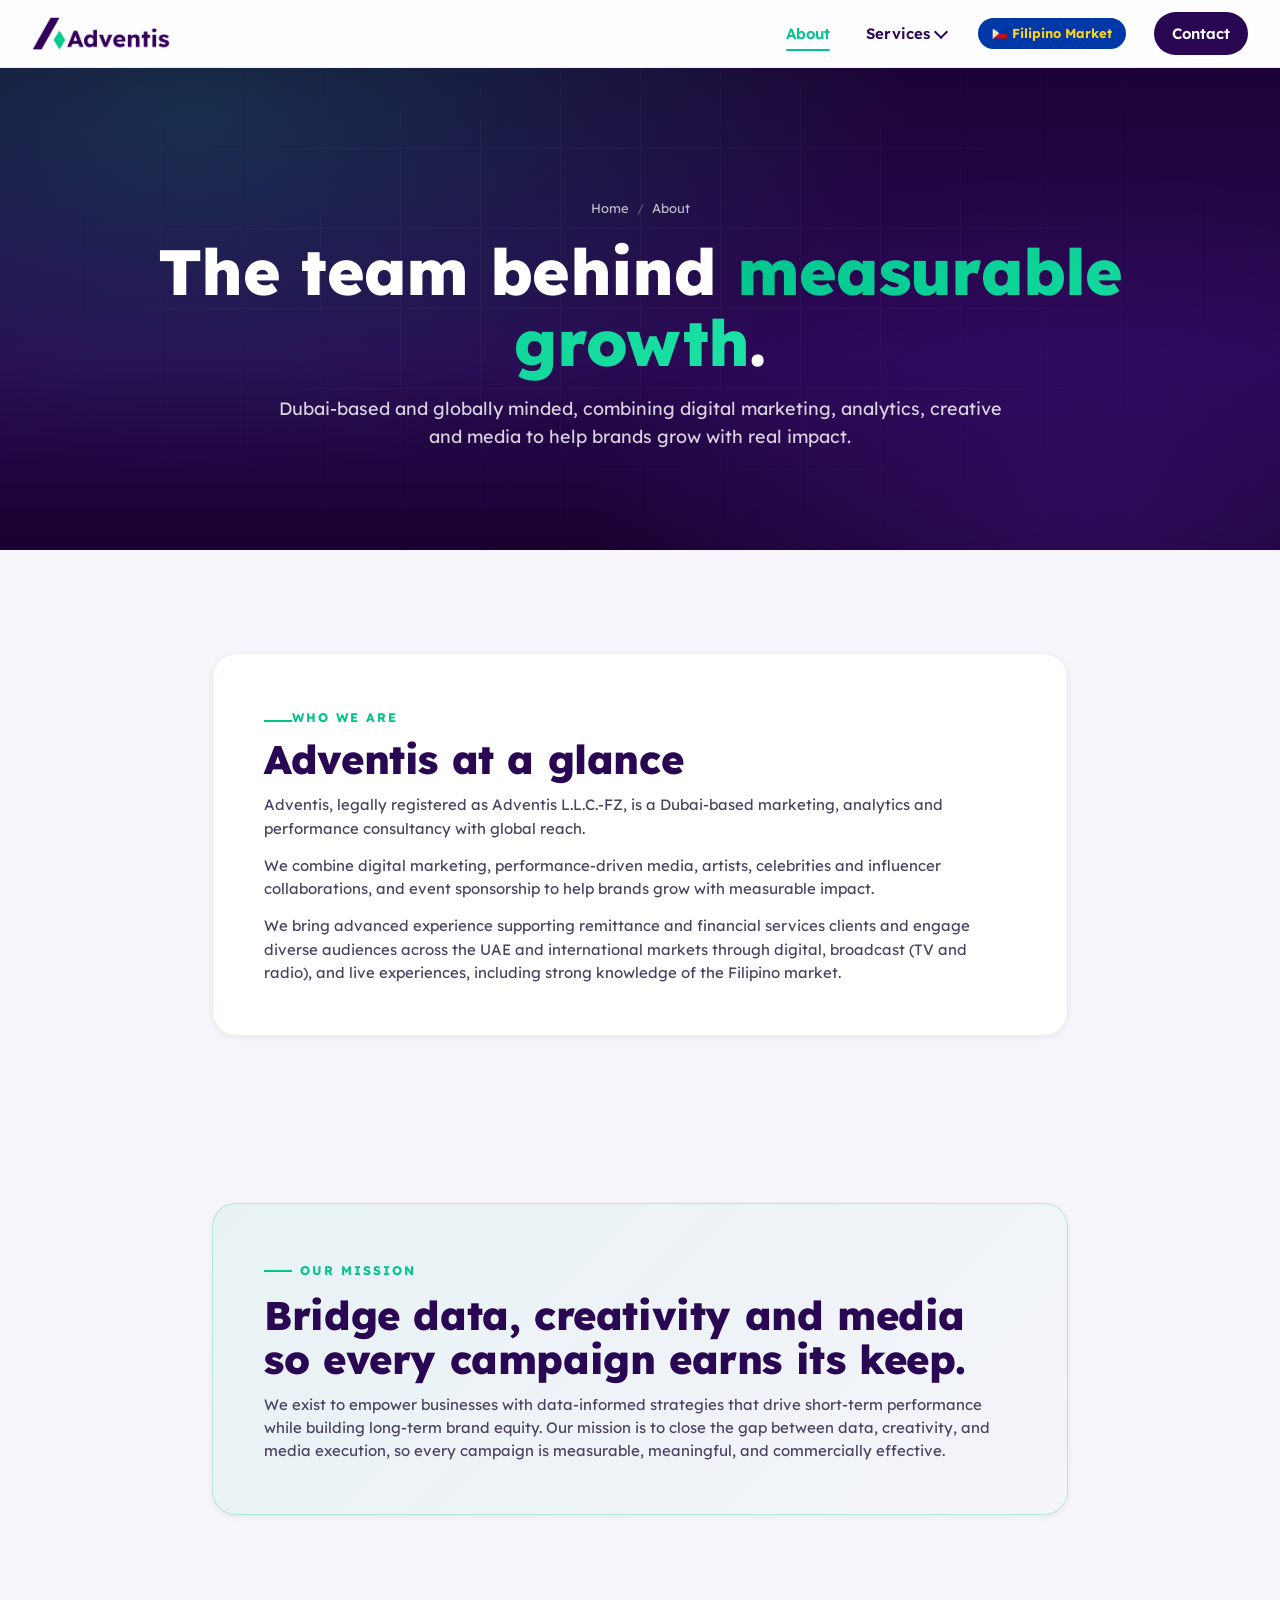
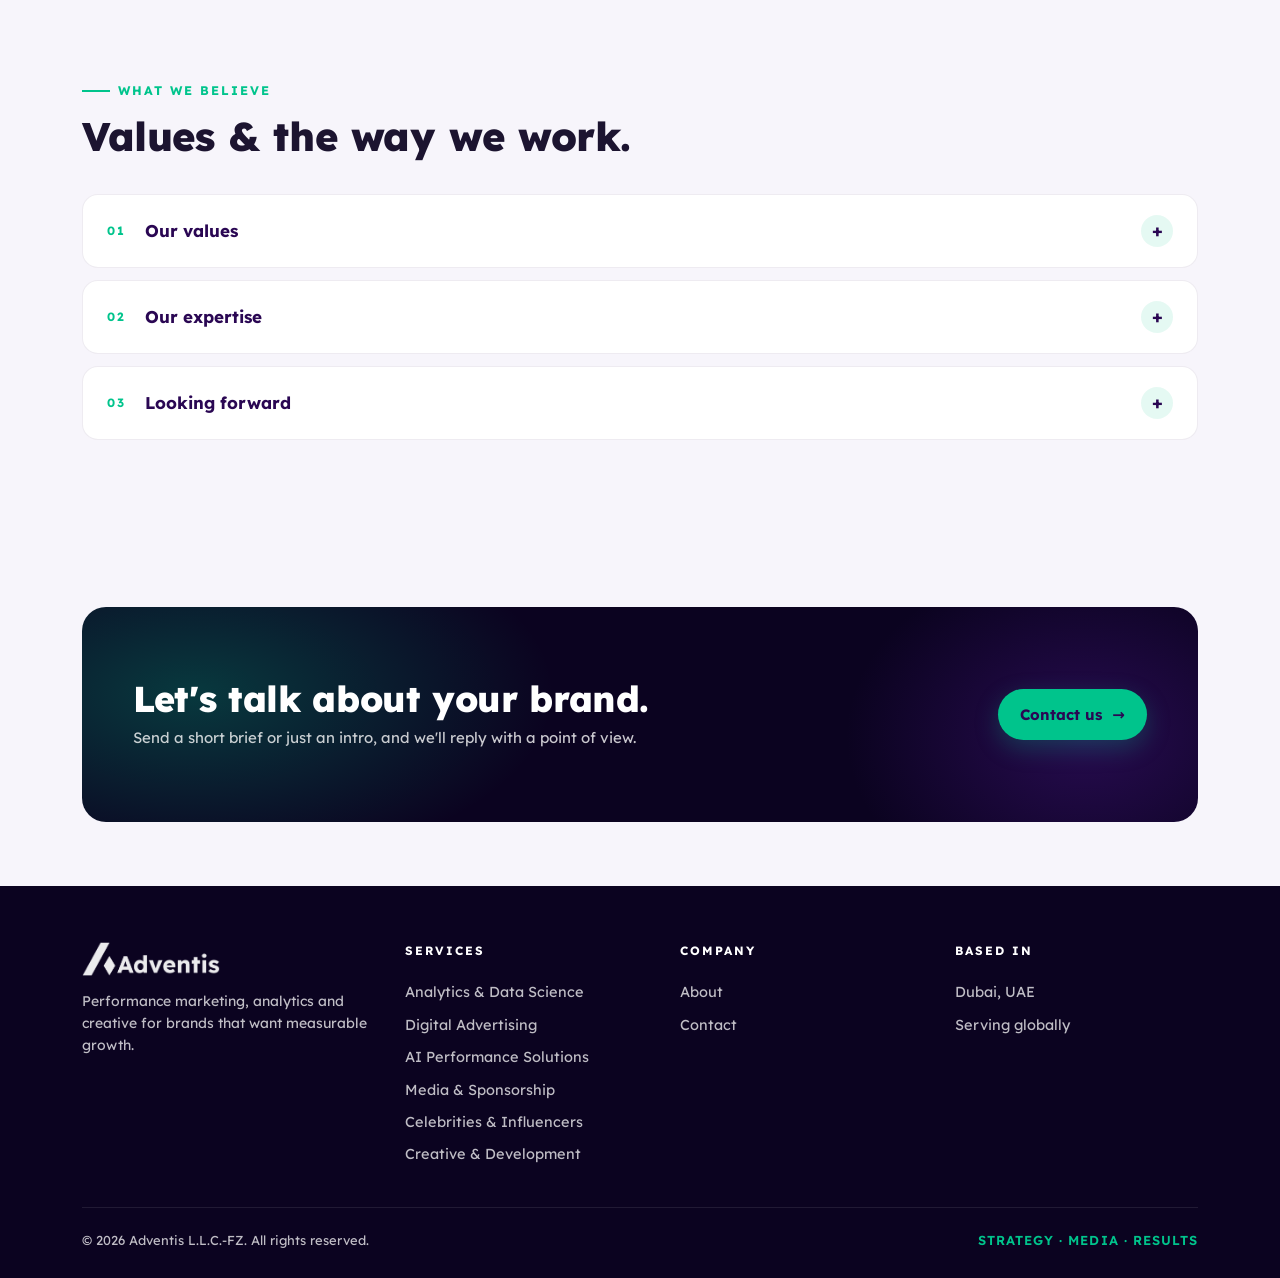
==== about.html @ dda479e0 "Deploy redesigned adventishub.com site" ====
<!DOCTYPE html>
<html lang="en">
<head>
  <meta charset="UTF-8" />
  <meta name="viewport" content="width=device-width, initial-scale=1" />
  <title>About — Adventis</title>
  <meta name="description" content="Adventis is a Dubai-based performance marketing, analytics and creative consultancy with global reach. Meet the team, values and mission behind the work." />
  <link rel="canonical" href="https://adventishub.com/about.html" />

  <meta property="og:type" content="website" />
  <meta property="og:title" content="About — Adventis" />
  <meta property="og:description" content="Dubai-based marketing, analytics and performance consultancy with global reach." />
  <meta property="og:image" content="https://adventishub.com/images/adventis-preview.png" />
  <meta property="og:url" content="https://adventishub.com/about.html" />
  <meta name="theme-color" content="#2A0753" />

  <link rel="icon" type="image/png" href="favicon.png" />
  <link rel="preconnect" href="https://fonts.googleapis.com" />
  <link rel="preconnect" href="https://fonts.gstatic.com" crossorigin />
  <link href="https://fonts.googleapis.com/css2?family=Lexend:wght@300;400;500;600;700;800&display=swap" rel="stylesheet" />
  <link rel="stylesheet" href="styles.css" />

  <script type="application/ld+json">
  {
    "@context": "https://schema.org",
    "@type": "Organization",
    "name": "Adventis",
    "legalName": "Adventis L.L.C.-FZ",
    "alternateName": ["Adventis Hub", "adventishub"],
    "url": "https://adventishub.com",
    "logo": "https://adventishub.com/images/Website_Adventis_Logo.png",
    "description": "Adventis, legally registered as Adventis L.L.C.-FZ, is a Dubai-based marketing, analytics, and performance consultancy with global reach. The company combines digital marketing, performance-driven marketing, artists, celebrities and influencer collaborations, and offline event sponsorship marketing to help brands grow with measurable impact.",
    "founder": [
      { "@type": "Person", "name": "Rui Rodrigues dos Santos" },
      { "@type": "Person", "name": "Joy Santos" }
    ],
    "areaServed": [
      { "@type": "Country", "name": "United Arab Emirates" },
      { "@type": "Place", "name": "Middle East" },
      { "@type": "Country", "name": "Philippines" },
      { "@type": "Country", "name": "United States" },
      { "@type": "Country", "name": "United Kingdom" }
    ],
    "contactPoint": [{
      "@type": "ContactPoint",
      "contactType": "sales",
      "email": "joy@adventishub.com",
      "availableLanguage": ["en"]
    }]
  }
  </script>

  <script async src="https://www.googletagmanager.com/gtag/js?id=G-6XZWPZP2N5"></script>
  <script>
    window.dataLayer = window.dataLayer || [];
    function gtag(){dataLayer.push(arguments);}
    gtag('js', new Date());
    gtag('config', 'G-6XZWPZP2N5');
  </script>
</head>
<body>
  <a class="skip" href="#main">Skip to content</a>

  <header class="site">
    <a href="index.html" class="logo" aria-label="Adventis — home">
      <img src="images/Website_Adventis_Logo.png" alt="Adventis" width="160" height="34" />
    </a>
    <nav aria-label="Main">
      <a href="about.html" aria-current="page">About</a>
      <div class="dropdown">
        <button class="dropbtn" aria-haspopup="true" aria-expanded="false">Services</button>
        <div class="dropdown-content" role="menu">
          <a href="analytics.html"><span class="dot"></span> Analytics &amp; Data Science</a>
          <a href="digital.html"><span class="dot"></span> Digital Advertising</a>
          <a href="ai.html"><span class="dot"></span> AI Performance Solutions</a>
          <a href="media.html"><span class="dot"></span> Media &amp; Sponsorship</a>
          <a href="celebrities.html"><span class="dot"></span> Celebrities &amp; Influencers</a>
          <a href="creative.html"><span class="dot"></span> Creative &amp; Development</a>
        </div>
      </div>
      <a href="filipinos.html" style="display:inline-flex;align-items:center;gap:5px;background:#0038A8;color:#FCD116;padding:5px 14px;border-radius:20px;font-weight:700;font-size:13px;text-decoration:none;white-space:nowrap">🇵🇭 Filipino Market</a>
      <a href="contact.html" class="cta">Contact</a>
    </nav>
    <button id="burger" class="burger" aria-label="Open menu" aria-expanded="false" aria-controls="drawer"><span></span></button>
  </header>

  <aside id="drawer" class="drawer" aria-hidden="true">
    <a href="about.html" aria-current="page">About Us</a>
    <details>
      <summary>Services</summary>
      <a href="analytics.html">Analytics &amp; Data Science</a>
      <a href="digital.html">Digital Advertising</a>
      <a href="ai.html">AI Performance Solutions</a>
      <a href="media.html">Media &amp; Sponsorship</a>
      <a href="celebrities.html">Celebrities &amp; Influencers</a>
      <a href="creative.html">Creative &amp; Development</a>
    </details>
    <a href="filipinos.html">🇵🇭 Filipino Market</a>
    <a href="contact.html">Contact Us</a>
  </aside>

  <main id="main">
    <section class="hero-inner">
      <div class="container">
        <div class="breadcrumbs"><a href="index.html">Home</a> <span aria-hidden="true">/</span> <span>About</span></div>
        <h1>The team behind <span class="grad">measurable growth</span>.</h1>
        <p>Dubai-based and globally minded, combining digital marketing, analytics, creative and media to help brands grow with real impact.</p>
      </div>
    </section>

    <section class="section">
      <div class="container" style="max-width:920px">
        <div class="prose reveal">
          <span class="eyebrow" style="display:inline-block;margin-bottom:10px">Who we are</span>
          <h2 style="margin-top:0">Adventis at a glance</h2>
          <p>Adventis, legally registered as Adventis L.L.C.-FZ, is a Dubai-based marketing, analytics and performance consultancy with global reach.</p>
          <p>We combine digital marketing, performance-driven media, artists, celebrities and influencer collaborations, and event sponsorship to help brands grow with measurable impact.</p>
          <p>We bring advanced experience supporting remittance and financial services clients and engage diverse audiences across the UAE and international markets through digital, broadcast (TV and radio), and live experiences, including strong knowledge of the Filipino market.</p>
        </div>
      </div>
    </section>

    <section class="section tight">
      <div class="container" style="max-width:920px">
        <div class="prose reveal" style="background:linear-gradient(135deg, rgba(0,196,140,0.06), rgba(0,196,140,0.01));border-color:rgba(0,196,140,0.25)">
          <span class="eyebrow">Our mission</span>
          <h2 style="margin-top:12px">Bridge data, creativity and media so every campaign earns its keep.</h2>
          <p>We exist to empower businesses with data-informed strategies that drive short-term performance while building long-term brand equity. Our mission is to close the gap between data, creativity, and media execution, so every campaign is measurable, meaningful, and commercially effective.</p>
        </div>
      </div>
    </section>

    <section class="section">
      <div class="container">
        <div class="section-head reveal">
          <span class="eyebrow">What we believe</span>
          <h2>Values &amp; the way we work.</h2>
        </div>
        <div class="accordion reveal">
          <div class="acc-item">
            <button class="acc-head" type="button">
              <span class="num">01</span>
              <span class="title">Our values</span>
              <span class="symbol" aria-hidden="true">+</span>
            </button>
            <div class="acc-panel">
              <div class="acc-inner">
                <ul>
                  <li><strong>Transparency.</strong> Clear expectations, open reporting and honest recommendations.</li>
                  <li><strong>Innovation.</strong> Testing new tools, formats and data models to stay ahead.</li>
                  <li><strong>Partnership.</strong> Working as an extension of client teams, not as a separate layer.</li>
                  <li><strong>Agility.</strong> Fast decision-making and flexible solutions when conditions change.</li>
                </ul>
              </div>
            </div>
          </div>

          <div class="acc-item">
            <button class="acc-head" type="button">
              <span class="num">02</span>
              <span class="title">Our expertise</span>
              <span class="symbol" aria-hidden="true">+</span>
            </button>
            <div class="acc-panel">
              <div class="acc-inner">
                <ul>
                  <li><strong>Artists, celebrities and influencers.</strong> Collaborations and partnerships that amplify brand credibility and reach.</li>
                  <li><strong>Events and sponsorship.</strong> Sponsorship planning, negotiations and activation management for high-impact experiences.</li>
                  <li><strong>Analytics and data science.</strong> Measurement frameworks, dashboards and insights that drive better decisions.</li>
                  <li><strong>Digital advertising.</strong> Search, social, programmatic and video campaigns with ongoing optimisation.</li>
                  <li><strong>Broadcast media (TV and radio).</strong> Planning and execution to complement digital and maximise reach.</li>
                  <li><strong>Creative and development.</strong> Stories, visuals and landing experiences built to convert.</li>
                  <li><strong>Market expertise.</strong> Engaging multicultural audiences, including the Filipino market.</li>
                </ul>
              </div>
            </div>
          </div>

          <div class="acc-item">
            <button class="acc-head" type="button">
              <span class="num">03</span>
              <span class="title">Looking forward</span>
              <span class="symbol" aria-hidden="true">+</span>
            </button>
            <div class="acc-panel">
              <div class="acc-inner">
                <p>We believe the future belongs to brands that make decisions based on evidence and execute with creativity. Adventis evolves with technology and consumer behaviour so our partners can move with confidence across digital, broadcast media and events.</p>
                <p>Whether you are an established enterprise or a fast-growing brand, Adventis is a partner for measurable, sustainable growth in the UAE, the wider Middle East, the Philippines, the United States, the United Kingdom and international markets.</p>
              </div>
            </div>
          </div>
        </div>
      </div>
    </section>

    <section class="section tight">
      <div class="container">
        <div class="cta-band reveal">
          <div>
            <h2>Let's talk about your brand.</h2>
            <p>Send a short brief or just an intro, and we'll reply with a point of view.</p>
          </div>
          <a href="contact.html" class="btn">Contact us <span class="arrow">→</span></a>
        </div>
      </div>
    </section>
  </main>

  <footer class="site">
    <div class="container">
      <div class="row">
        <div class="brand">
          <img src="images/Website_Adventis_Logo.png" alt="Adventis" />
          <p>Performance marketing, analytics and creative for brands that want measurable growth.</p>
        </div>
        <div>
          <h5>Services</h5>
          <a href="analytics.html">Analytics &amp; Data Science</a>
          <a href="digital.html">Digital Advertising</a>
          <a href="ai.html">AI Performance Solutions</a>
          <a href="media.html">Media &amp; Sponsorship</a>
          <a href="celebrities.html">Celebrities &amp; Influencers</a>
          <a href="creative.html">Creative &amp; Development</a>
        </div>
        <div>
          <h5>Company</h5>
          <a href="about.html">About</a>
          <a href="contact.html">Contact</a>
        </div>
        <div>
          <h5>Based in</h5>
          <span style="display:block;padding:5px 0;font-size:14.5px">Dubai, UAE</span>
          <span style="display:block;padding:5px 0;font-size:14.5px">Serving globally</span>
        </div>
      </div>
      <div class="bottom">
        <span>© <span id="year">2026</span> Adventis L.L.C.-FZ. All rights reserved.</span>
        <span class="tag">STRATEGY · MEDIA · RESULTS</span>
      </div>
    </div>
  </footer>

  <script src="scripts.js" defer></script>
</body>
</html>
---- styles.css ----
/* ==========================================================================
   Adventis — Shared stylesheet
   Brand: deep purple + accent green. Type: Lexend.
   ========================================================================== */

:root{
  --c-ink:           #0B0320;
  --c-purple:        #2A0753;
  --c-purple-deep:   #1B0336;
  --c-purple-soft:   #3E1277;
  --c-green:         #00C48C;
  --c-green-soft:    #1DE3A6;
  --c-white:         #ffffff;
  --c-paper:         #F7F5FB;
  --c-muted:         #E8E4F0;
  --c-text:          #1C1430;
  --c-text-soft:     #4A4263;
  --c-border:        rgba(42, 7, 83, 0.08);
  --c-border-strong: rgba(42, 7, 83, 0.16);

  --grad-hero: radial-gradient(1200px 600px at 15% 10%, rgba(0,196,140,0.22), transparent 60%),
               radial-gradient(900px 600px at 85% 90%, rgba(62,18,119,0.55), transparent 55%),
               linear-gradient(180deg, #1B0336 0%, #2A0753 60%, #180230 100%);
  --grad-green: linear-gradient(135deg, #00C48C 0%, #1DE3A6 100%);

  --shadow-sm: 0 2px 6px rgba(13, 4, 34, 0.06);
  --shadow-md: 0 10px 24px rgba(13, 4, 34, 0.10);
  --shadow-lg: 0 22px 50px rgba(13, 4, 34, 0.18);

  --pad: clamp(16px, 3vw, 32px);
  --container: 1180px;
  --radius-sm: 10px;
  --radius-md: 16px;
  --radius-lg: 24px;

  --fs-display: clamp(40px, 7vw, 84px);
  --fs-h1:      clamp(32px, 5.2vw, 56px);
  --fs-h2:      clamp(26px, 3.6vw, 40px);
  --fs-h3:      clamp(19px, 2.2vw, 22px);
  --fs-body:    clamp(15px, 1.1vw, 17px);
  --fs-lead:    clamp(17px, 1.4vw, 20px);
  --fs-small:   13px;

  --ease: cubic-bezier(.2,.8,.2,1);
}

*{box-sizing:border-box;margin:0;padding:0}
html{scroll-behavior:smooth}
body{
  font-family:'Lexend', system-ui, -apple-system, Segoe UI, Roboto, sans-serif;
  color:var(--c-text);
  background:var(--c-paper);
  -webkit-font-smoothing:antialiased;
  -moz-osx-font-smoothing:grayscale;
  line-height:1.55;
  font-size:var(--fs-body);
  overflow-x:hidden;
}
img{display:block;max-width:100%;height:auto}
a{color:inherit}
button{font:inherit;cursor:pointer}
:focus-visible{outline:3px solid var(--c-green);outline-offset:3px;border-radius:6px}

/* -------- Container -------- */
.container{width:min(100%, var(--container));margin-inline:auto;padding-inline:var(--pad)}

/* -------- Skip link -------- */
.skip{
  position:absolute;left:-9999px;top:auto;
  background:var(--c-purple);color:#fff;padding:10px 14px;border-radius:6px;
  z-index:4000;font-weight:600;
}
.skip:focus{left:16px;top:16px}

/* -------- Header -------- */
header.site{
  position:sticky;top:0;z-index:1000;
  display:flex;align-items:center;justify-content:space-between;
  gap:16px;
  height:68px;
  padding:0 var(--pad);
  background:rgba(255,255,255,0.82);
  backdrop-filter:saturate(180%) blur(18px);
  -webkit-backdrop-filter:saturate(180%) blur(18px);
  border-bottom:1px solid var(--c-border);
}
header.site .logo{display:flex;align-items:center;text-decoration:none}
header.site .logo img{max-height:34px;width:auto}
header.site nav{display:flex;align-items:center;gap:clamp(14px, 2.2vw, 28px)}
header.site nav a,
header.site .dropbtn{
  color:var(--c-purple);
  font-weight:600;
  font-size:15px;
  text-decoration:none;
  padding:10px 4px;
  position:relative;
  transition:color .2s var(--ease);
  background:transparent;border:0;
}
header.site nav a:hover,
header.site .dropbtn:hover{color:var(--c-green)}
header.site nav a[aria-current="page"]{
  color:var(--c-green);
}
header.site nav a[aria-current="page"]::after{
  content:"";position:absolute;left:4px;right:4px;bottom:4px;height:2px;
  background:var(--c-green);border-radius:2px;
}
header.site .cta{
  background:var(--c-purple);
  color:#fff!important;
  padding:10px 18px;
  border-radius:999px;
  font-weight:600;
  transition:transform .2s var(--ease), background .2s var(--ease);
}
header.site .cta:hover{background:var(--c-green);color:var(--c-purple)!important;transform:translateY(-1px)}

/* -------- Dropdown -------- */
.dropdown{position:relative}
.dropbtn::after{content:"";margin-left:6px;display:inline-block;width:8px;height:8px;border-right:2px solid currentColor;border-bottom:2px solid currentColor;transform:rotate(45deg);vertical-align:2px}
/* Invisible hover bridge so the menu doesn't close when the cursor
   crosses the gap between the Services button and the dropdown panel. */
.dropdown::after{
  content:"";
  position:absolute;
  top:100%;
  left:-24px;
  right:-24px;
  height:18px;
  background:transparent;
  pointer-events:none;
}
.dropdown:hover::after,
.dropdown:focus-within::after{pointer-events:auto}
.dropdown-content{
  position:absolute;top:calc(100% + 8px);left:50%;transform:translateX(-50%) translateY(6px);
  background:#fff;
  min-width:260px;
  box-shadow:var(--shadow-lg);
  border:1px solid var(--c-border);
  border-radius:14px;
  padding:8px;
  opacity:0;pointer-events:none;
  transition:opacity .18s var(--ease), transform .18s var(--ease);
  z-index:1200;
}
.dropdown:hover .dropdown-content,
.dropdown:focus-within .dropdown-content,
.dropdown-content:hover{
  opacity:1;pointer-events:auto;transform:translateX(-50%) translateY(0);
}
.dropdown-content a{
  display:flex;align-items:center;gap:10px;
  padding:10px 12px;border-radius:10px;
  color:var(--c-purple);font-weight:600;font-size:14.5px;text-decoration:none;
  transition:background .15s var(--ease), color .15s var(--ease);
}
.dropdown-content a:hover{background:rgba(0,196,140,.10);color:var(--c-purple-deep)}
.dropdown-content a .dot{width:6px;height:6px;border-radius:50%;background:var(--c-green);flex:0 0 auto}

/* -------- Burger + drawer -------- */
.burger{
  display:none;width:40px;height:40px;border:1px solid var(--c-border-strong);
  border-radius:10px;background:#fff;position:relative;cursor:pointer;
}
.burger span,.burger:before,.burger:after{
  content:"";position:absolute;left:10px;right:10px;height:2px;
  background:var(--c-purple);border-radius:2px;
  transition:transform .22s var(--ease), opacity .22s var(--ease), top .22s var(--ease);
}
.burger:before{top:12px}
.burger span{top:50%;transform:translateY(-50%)}
.burger:after{bottom:12px}
.burger.active:before{top:50%;transform:translateY(-50%) rotate(45deg)}
.burger.active:after{bottom:50%;transform:translateY(50%) rotate(-45deg)}
.burger.active span{opacity:0}

.drawer{
  position:fixed;top:72px;right:12px;
  background:#fff;color:var(--c-purple);
  width:min(320px, 88vw);
  border:1px solid var(--c-border);
  border-radius:18px;box-shadow:var(--shadow-lg);
  display:none;overflow:hidden;z-index:2000;
}
.drawer.open{display:block;animation:drawerIn .22s var(--ease)}
@keyframes drawerIn{from{transform:translateY(-8px);opacity:0}to{transform:translateY(0);opacity:1}}
.drawer a{
  display:block;padding:14px 18px;text-decoration:none;
  color:var(--c-purple);font-weight:600;font-size:15px;
  border-bottom:1px solid var(--c-border);
}
.drawer a:last-child{border-bottom:none}
.drawer details summary{
  padding:14px 18px;font-weight:700;color:var(--c-purple);cursor:pointer;list-style:none;
  border-bottom:1px solid var(--c-border);
}
.drawer details[open] summary{background:rgba(0,196,140,.06)}
.drawer details summary::after{content:" +";color:var(--c-green);float:right;transition:transform .2s}
.drawer details[open] summary::after{content:" −"}
.drawer details a{padding-left:30px;background:#fafafa;font-size:14.5px}

@media (max-width: 960px){
  header.site nav{display:none}
  .burger{display:grid;place-items:center}
}

/* -------- Buttons -------- */
.btn{
  display:inline-flex;align-items:center;gap:10px;
  padding:14px 22px;border-radius:999px;
  background:var(--c-green);color:var(--c-purple);
  font-weight:700;text-decoration:none;
  box-shadow:0 8px 24px rgba(0,196,140,0.25);
  transition:transform .2s var(--ease), box-shadow .2s var(--ease), background .2s var(--ease);
  border:0;
}
.btn:hover{transform:translateY(-2px);box-shadow:0 14px 32px rgba(0,196,140,0.35);background:var(--c-green-soft)}
.btn .arrow{transition:transform .2s var(--ease)}
.btn:hover .arrow{transform:translateX(4px)}
.btn.ghost{
  background:transparent;color:#fff;border:1.5px solid rgba(255,255,255,.55);
  box-shadow:none;
}
.btn.ghost:hover{background:rgba(255,255,255,.08);border-color:#fff}
.btn.dark{background:var(--c-purple);color:#fff;box-shadow:0 8px 24px rgba(42,7,83,0.35)}
.btn.dark:hover{background:var(--c-purple-deep);color:#fff}

/* -------- Sections -------- */
.section{padding:clamp(60px, 8vw, 120px) 0}
.section.tight{padding:clamp(40px, 5vw, 70px) 0}
.section-dark{background:var(--c-ink);color:#fff}
.section-purple{background:var(--grad-hero);color:#fff}

.eyebrow{
  display:inline-flex;align-items:center;gap:8px;
  font-size:12.5px;font-weight:700;letter-spacing:.16em;text-transform:uppercase;
  color:var(--c-green);
}
.eyebrow::before{content:"";width:28px;height:2px;background:var(--c-green);display:inline-block}

h1,h2,h3,h4{font-weight:800;letter-spacing:-0.01em;line-height:1.1;color:inherit}
h1{font-size:var(--fs-h1)}
h2{font-size:var(--fs-h2)}
h3{font-size:var(--fs-h3);letter-spacing:-0.005em}
p.lead{font-size:var(--fs-lead);color:var(--c-text-soft);max-width:68ch}
.section-dark p.lead, .section-purple p.lead{color:rgba(255,255,255,.78)}

.section-head{display:grid;gap:14px;margin-bottom:36px;max-width:880px}
.section-head.center{margin-inline:auto;text-align:center;justify-items:center}
.section-head h2{text-wrap:balance}
.section-head .lead,.section-head > p{text-wrap:pretty}

/* -------- Hero (home) -------- */
.hero-home{
  position:relative;min-height:92vh;
  display:grid;place-items:center;
  background:var(--grad-hero);
  color:#fff;overflow:hidden;isolation:isolate;
}
.hero-home::before{
  content:"";position:absolute;inset:0;
  background-image:
    radial-gradient(circle at 20% 30%, rgba(0,196,140,0.12) 0, transparent 40%),
    radial-gradient(circle at 80% 70%, rgba(255,255,255,0.05) 0, transparent 40%);
  z-index:0;
}
.hero-home .grid-lines{
  position:absolute;inset:0;z-index:0;opacity:.12;
  background-image:
    linear-gradient(rgba(255,255,255,.25) 1px, transparent 1px),
    linear-gradient(90deg, rgba(255,255,255,.25) 1px, transparent 1px);
  background-size:80px 80px;
  mask-image:radial-gradient(ellipse at center, #000 20%, transparent 80%);
}
.hero-home .content{position:relative;z-index:2;text-align:center;padding:0 var(--pad);max-width:1000px}
.hero-home h1{font-size:var(--fs-display);font-weight:800;letter-spacing:-0.02em}
.hero-home h1 .grad{background:var(--grad-green);-webkit-background-clip:text;background-clip:text;color:transparent}
.hero-home .kicker{
  display:inline-flex;align-items:center;gap:10px;
  padding:8px 16px;margin-bottom:28px;
  background:rgba(255,255,255,0.08);
  border:1px solid rgba(255,255,255,0.18);
  border-radius:999px;
  font-size:13px;font-weight:500;letter-spacing:.04em;
  backdrop-filter:blur(10px);
}
.hero-home .kicker .dot{width:8px;height:8px;background:var(--c-green);border-radius:50%;box-shadow:0 0 12px var(--c-green)}
.hero-home p.tagline{margin:24px auto 36px;font-size:var(--fs-lead);max-width:640px;color:rgba(255,255,255,.82)}
.hero-home .cta-row{display:flex;gap:14px;justify-content:center;flex-wrap:wrap}
.hero-home .scroll-hint{
  position:absolute;bottom:clamp(70px, 9vw, 110px);left:50%;transform:translateX(-50%);
  color:rgba(255,255,255,.6);font-size:12px;letter-spacing:.2em;text-transform:uppercase;
  z-index:4;
}
.hero-home .scroll-hint::after{
  content:"";display:block;width:1px;height:28px;margin:12px auto 0;
  background:linear-gradient(180deg, var(--c-green), transparent);
  animation:scrollNudge 1.8s var(--ease) infinite;
}
@keyframes scrollNudge{0%,100%{transform:scaleY(1);opacity:.7}50%{transform:scaleY(0.5);opacity:.3}}

/* -------- Hero (inner pages) -------- */
.hero-inner{
  position:relative;
  background:var(--grad-hero);
  color:#fff;overflow:hidden;
  padding:clamp(80px, 10vw, 140px) 0 clamp(60px, 8vw, 100px);
}
.hero-inner::before{
  content:"";position:absolute;inset:0;opacity:.12;
  background-image:
    linear-gradient(rgba(255,255,255,.25) 1px, transparent 1px),
    linear-gradient(90deg, rgba(255,255,255,.25) 1px, transparent 1px);
  background-size:80px 80px;
  mask-image:radial-gradient(ellipse at 50% 40%, #000 20%, transparent 80%);
}
.hero-inner .container{position:relative;z-index:2;text-align:center}
.hero-inner h1{font-size:clamp(36px, 5.8vw, 64px);font-weight:800}
.hero-inner h1 .grad{background:var(--grad-green);-webkit-background-clip:text;background-clip:text;color:transparent}
.hero-inner p{max-width:760px;margin:18px auto 0;font-size:var(--fs-lead);color:rgba(255,255,255,.82)}
.hero-inner .breadcrumbs{
  display:inline-flex;gap:8px;align-items:center;margin-bottom:18px;
  font-size:13px;color:rgba(255,255,255,.7);
}
.hero-inner .breadcrumbs a{color:rgba(255,255,255,.7);text-decoration:none}
.hero-inner .breadcrumbs a:hover{color:var(--c-green)}
.hero-inner .breadcrumbs span[aria-hidden]{opacity:.4}

/* -------- Services grid (home) -------- */
.services{
  display:grid;grid-template-columns:repeat(auto-fit, minmax(280px, 1fr));
  gap:22px;
}
.service-card{
  position:relative;
  display:flex;flex-direction:column;
  background:#fff;
  border:1px solid var(--c-border);
  border-radius:var(--radius-md);
  padding:28px;
  text-decoration:none;color:var(--c-text);
  transition:transform .25s var(--ease), box-shadow .25s var(--ease), border-color .25s var(--ease);
  overflow:hidden;isolation:isolate;
}
.service-card::after{
  content:"";position:absolute;inset:0;z-index:-1;
  background:linear-gradient(135deg, rgba(0,196,140,0.0) 0%, rgba(0,196,140,0.08) 100%);
  opacity:0;transition:opacity .25s var(--ease);
}
.service-card:hover{
  transform:translateY(-4px);
  border-color:rgba(0,196,140,0.4);
  box-shadow:var(--shadow-md);
}
.service-card:hover::after{opacity:1}
.service-card .num{
  font-size:12px;font-weight:700;letter-spacing:.14em;
  color:var(--c-green);margin-bottom:16px;
}
.service-card .icon{
  width:48px;height:48px;margin-bottom:18px;
  border-radius:12px;
  background:rgba(0,196,140,0.12);
  display:grid;place-items:center;color:var(--c-purple);
}
.service-card .icon svg{width:24px;height:24px;stroke:currentColor;fill:none;stroke-width:2;stroke-linecap:round;stroke-linejoin:round}
.service-card h3{color:var(--c-purple);margin-bottom:10px;font-size:20px}
.service-card p{color:var(--c-text-soft);font-size:15px;margin-bottom:22px;flex:1}
.service-card .more{
  display:inline-flex;align-items:center;gap:8px;
  color:var(--c-purple);font-weight:700;font-size:14px;
  letter-spacing:.02em;
}
.service-card .more::after{
  content:"→";transition:transform .2s var(--ease);
}
.service-card:hover .more{color:var(--c-green)}
.service-card:hover .more::after{transform:translateX(4px)}

/* -------- Logo strip -------- */
.logo-strip{
  background:var(--c-paper);
  border-block:1px solid var(--c-border);
  padding:28px 0;overflow:hidden;
}
.logo-strip .label{
  text-align:center;font-size:12.5px;letter-spacing:.18em;text-transform:uppercase;
  color:var(--c-text-soft);margin-bottom:18px;
}
.logo-track{
  display:flex;gap:72px;width:max-content;
  animation:slide 36s linear infinite;
  align-items:center;
}
.logo-track img{
  height:40px;object-fit:contain;
  filter:grayscale(1) brightness(0.65);
  opacity:.75;transition:filter .3s, opacity .3s;
}
.logo-track img:hover{filter:none;opacity:1}
@keyframes slide{from{transform:translateX(0)}to{transform:translateX(-50%)}}

/* -------- KPI / stats -------- */
.kpis{
  display:grid;grid-template-columns:repeat(auto-fit, minmax(200px, 1fr));
  gap:18px;
}
.kpi{
  background:#fff;
  border:1px solid var(--c-border);
  border-radius:var(--radius-md);
  padding:28px 22px;
  text-align:center;
  transition:transform .25s var(--ease), box-shadow .25s var(--ease);
}
.section-dark .kpi,.section-purple .kpi{background:rgba(255,255,255,0.04);border-color:rgba(255,255,255,0.12);color:#fff}
.kpi:hover{transform:translateY(-4px);box-shadow:var(--shadow-md)}
.kpi .num{
  font-size:clamp(36px, 5vw, 54px);font-weight:800;
  background:var(--grad-green);
  -webkit-background-clip:text;background-clip:text;color:transparent;
  line-height:1;margin-bottom:6px;
}
.kpi .label{font-size:13.5px;color:var(--c-text-soft);font-weight:500}
.section-dark .kpi .label,.section-purple .kpi .label{color:rgba(255,255,255,.7)}

/* -------- Accordion (v2) -------- */
.accordion{display:flex;flex-direction:column;gap:12px}
.acc-item{
  background:#fff;
  border:1px solid var(--c-border);
  border-radius:var(--radius-md);
  overflow:hidden;
  transition:box-shadow .2s var(--ease), border-color .2s var(--ease);
}
.acc-item:hover{border-color:var(--c-border-strong)}
.acc-item.open{box-shadow:var(--shadow-md);border-color:rgba(0,196,140,0.35)}
.acc-head{
  display:flex;align-items:center;justify-content:space-between;gap:16px;
  width:100%;padding:20px 24px;
  background:transparent;border:0;
  cursor:pointer;
  font-family:inherit;font-size:17px;font-weight:700;
  color:var(--c-purple);text-align:left;
}
.acc-head .num{
  font-size:12px;font-weight:700;letter-spacing:.14em;color:var(--c-green);
  margin-right:4px;
}
.acc-head .title{flex:1}
.acc-head .symbol{
  flex:0 0 auto;width:32px;height:32px;
  display:grid;place-items:center;
  border-radius:50%;
  background:rgba(0,196,140,0.1);color:var(--c-purple);
  transition:background .2s var(--ease), transform .3s var(--ease);
  font-size:18px;line-height:1;
}
.acc-item.open .acc-head .symbol{background:var(--c-green);color:#fff;transform:rotate(45deg)}
.acc-panel{height:0;overflow:hidden;transition:height .35s var(--ease)}
.acc-inner{
  padding:0 24px 24px;
  color:var(--c-text-soft);line-height:1.65;
}
.acc-inner p{margin-bottom:12px}
.acc-inner ul{padding-left:20px;margin:12px 0}
.acc-inner li{margin-bottom:8px}
.acc-inner img{
  margin:16px 0 4px;border-radius:12px;
  border:1px solid var(--c-border);
  max-width:640px;width:100%;
}

/* -------- Pill tags -------- */
.pill-row{display:flex;flex-wrap:wrap;gap:8px;margin:12px 0}
.pill{
  display:inline-flex;align-items:center;gap:6px;
  padding:6px 12px;border-radius:999px;
  background:rgba(0,196,140,0.1);color:var(--c-purple);
  font-size:13px;font-weight:600;
  border:1px solid rgba(0,196,140,0.25);
}
.section-dark .pill,.section-purple .pill{background:rgba(255,255,255,0.08);color:#fff;border-color:rgba(255,255,255,0.22)}

/* -------- Process steps (numbered) -------- */
.steps{
  display:grid;grid-template-columns:repeat(auto-fit, minmax(240px, 1fr));
  gap:18px;
}
.step{
  background:#fff;border:1px solid var(--c-border);border-radius:var(--radius-md);
  padding:28px 24px;position:relative;
}
.section-dark .step,.section-purple .step{background:rgba(255,255,255,0.04);border-color:rgba(255,255,255,0.12);color:#fff}
.step .num-circle{
  width:44px;height:44px;border-radius:50%;
  background:var(--grad-green);color:var(--c-purple);
  display:grid;place-items:center;font-weight:800;font-size:18px;
  margin-bottom:16px;
}
.step h4{color:var(--c-purple);font-size:19px;margin-bottom:8px}
.section-dark .step h4,.section-purple .step h4{color:#fff}
.step p{color:var(--c-text-soft);font-size:15px}
.section-dark .step p,.section-purple .step p{color:rgba(255,255,255,0.74)}

/* -------- Feature cards (split) -------- */
.feature-row{
  display:grid;grid-template-columns:1fr 1fr;gap:48px;align-items:center;
}
.feature-row.reverse{grid-template-columns:1fr 1fr}
.feature-row.reverse .feature-media{order:2}
.feature-media{
  border-radius:var(--radius-lg);
  overflow:hidden;
  box-shadow:var(--shadow-lg);
  border:1px solid var(--c-border);
  background:#fff;
}
.feature-media img{width:100%;height:auto;display:block}
.feature-body ul{padding-left:20px;margin:14px 0}
.feature-body li{margin-bottom:8px;color:var(--c-text-soft)}
.section-dark .feature-body li,.section-purple .feature-body li{color:rgba(255,255,255,.78)}
@media (max-width: 860px){
  .feature-row,.feature-row.reverse{grid-template-columns:1fr;gap:28px}
  .feature-row.reverse .feature-media{order:0}
}

/* Emphasised tooling card (analytics page "Our stack") */
.feature-media.tooling-card{
  background:
    radial-gradient(320px circle at 100% 0%, rgba(0,196,140,0.12), transparent 60%),
    radial-gradient(280px circle at 0% 100%, rgba(42,7,83,0.08), transparent 60%),
    #fff;
  padding:clamp(22px, 2.4vw, 32px);
  position:relative;
}
.feature-media.tooling-card .eyebrow{
  display:inline-block;
  font-size:12.5px;letter-spacing:.16em;text-transform:uppercase;font-weight:700;
  margin-bottom:10px;
}
.feature-media.tooling-card h3{
  color:var(--c-purple);
  font-size:clamp(22px, 2.2vw, 28px);
  line-height:1.2;
  margin:0 0 8px;
}
.feature-media.tooling-card .tooling-lead{
  color:var(--c-text-soft);margin:0 0 16px;font-size:15.5px;line-height:1.55;
}
.feature-media.tooling-card .tooling-list{
  list-style:none;padding:0;margin:0;
  display:grid;gap:10px;
}
.feature-media.tooling-card .tooling-list li{
  position:relative;
  padding:12px 14px 12px 42px;
  background:rgba(42,7,83,0.03);
  border:1px solid rgba(42,7,83,0.08);
  border-radius:12px;
  color:var(--c-text);
  font-size:14.5px;line-height:1.5;
}
.feature-media.tooling-card .tooling-list li::before{
  content:"";
  position:absolute;left:14px;top:50%;transform:translateY(-50%);
  width:16px;height:16px;border-radius:50%;
  background:linear-gradient(135deg, var(--c-green), #00a074);
  box-shadow:0 0 0 3px rgba(0,196,140,0.15);
}
.feature-media.tooling-card .tooling-list li strong{color:var(--c-purple)}

/* -------- Callout -------- */
.callout{
  background:linear-gradient(135deg, rgba(0,196,140,0.08), rgba(0,196,140,0.02));
  border:1px solid rgba(0,196,140,0.28);
  border-radius:var(--radius-md);
  padding:28px 30px;
}
.section-dark .callout,.section-purple .callout{
  background:rgba(255,255,255,0.04);border-color:rgba(0,196,140,0.35);
}
.callout h3{color:var(--c-purple);margin-bottom:8px}
.section-dark .callout h3,.section-purple .callout h3{color:#fff}
.callout p{color:var(--c-text-soft)}
.section-dark .callout p,.section-purple .callout p{color:rgba(255,255,255,.8)}

/* -------- Text card (prose) -------- */
.prose{
  background:#fff;
  border:1px solid var(--c-border);
  border-radius:var(--radius-lg);
  padding:clamp(28px, 4vw, 56px);
  box-shadow:var(--shadow-sm);
}
.prose p{margin-bottom:14px;color:var(--c-text-soft)}
.prose p:last-child{margin-bottom:0}
.prose h2{color:var(--c-purple);margin:24px 0 12px}
.prose h3{color:var(--c-purple);margin:18px 0 8px}
.prose ul{padding-left:22px;margin:12px 0 18px}
.prose li{margin-bottom:8px;color:var(--c-text-soft)}
.prose strong{color:var(--c-text)}

/* -------- CTA band -------- */
.cta-band{
  background:
    radial-gradient(600px 300px at 10% 40%, rgba(0,196,140,0.28), transparent 60%),
    radial-gradient(400px 300px at 90% 60%, rgba(62,18,119,0.55), transparent 60%),
    var(--c-ink);
  color:#fff;
  border-radius:var(--radius-lg);
  padding:clamp(40px, 6vw, 72px) clamp(24px, 4vw, 56px);
  display:grid;grid-template-columns:1fr auto;gap:32px;align-items:center;
}
.cta-band h2{font-size:clamp(26px, 3vw, 36px);margin-bottom:8px;text-wrap:balance}
.cta-band p{color:rgba(255,255,255,.78);text-wrap:pretty}
@media (max-width: 720px){.cta-band{grid-template-columns:1fr;text-align:left}}

/* -------- Contact card -------- */
.contact-grid{
  display:grid;grid-template-columns:1.1fr .9fr;gap:32px;
}
@media (max-width: 860px){.contact-grid{grid-template-columns:1fr}}
.contact-info .item{
  display:flex;gap:14px;align-items:flex-start;
  padding:18px 0;border-bottom:1px solid rgba(255,255,255,0.1);
}
.contact-info .item:last-child{border-bottom:none}
.contact-info .ic{
  width:40px;height:40px;flex:0 0 auto;border-radius:10px;
  background:rgba(0,196,140,0.15);color:var(--c-green);
  display:grid;place-items:center;
}
.contact-info .ic svg{width:18px;height:18px;stroke:currentColor;fill:none;stroke-width:2;stroke-linecap:round;stroke-linejoin:round}
.contact-info h4{font-size:14px;color:rgba(255,255,255,.7);font-weight:500;margin-bottom:2px}
.contact-info p, .contact-info a{color:#fff;font-weight:600;font-size:17px;text-decoration:none;word-break:break-word}
.contact-info a:hover{color:var(--c-green)}

/* -------- Footer -------- */
footer.site{
  background:var(--c-ink);color:rgba(255,255,255,.74);
  padding:56px 0 28px;
}
footer.site .row{
  display:grid;grid-template-columns:1.2fr 1fr 1fr 1fr;gap:32px;
  padding-bottom:36px;border-bottom:1px solid rgba(255,255,255,.09);
}
@media (max-width: 860px){footer.site .row{grid-template-columns:1fr 1fr}}
@media (max-width: 520px){footer.site .row{grid-template-columns:1fr}}
footer.site .brand img{max-height:34px;margin-bottom:14px;filter:brightness(0) invert(1);opacity:.92}
footer.site .brand p{font-size:14px;max-width:32ch;line-height:1.6}
footer.site h5{
  font-size:12px;font-weight:700;letter-spacing:.16em;text-transform:uppercase;
  color:#fff;margin-bottom:16px;
}
footer.site a{color:rgba(255,255,255,.74);text-decoration:none;font-size:14.5px;display:block;padding:5px 0}
footer.site a:hover{color:var(--c-green)}
footer.site .bottom{
  display:flex;justify-content:space-between;align-items:center;gap:14px;
  padding-top:22px;font-size:13px;flex-wrap:wrap;
}
footer.site .bottom .tag{color:var(--c-green);font-weight:600;letter-spacing:.08em}

/* -------- Reveal animation -------- */
.reveal{opacity:0;transform:translateY(24px);transition:opacity .7s var(--ease), transform .7s var(--ease)}
.reveal.in{opacity:1;transform:none}

/* Staggered reveal for service cards (driven by --i index set inline) */
.services .service-card.reveal{transition-delay:calc(var(--i, 0) * 80ms)}

/* -------- Homepage scroll polish -------- */

/* Scroll progress bar at very top of viewport */
.scroll-progress{
  position:fixed;top:0;left:0;right:0;height:3px;z-index:200;
  pointer-events:none;background:transparent;
}
.scroll-progress span{
  display:block;height:100%;width:0%;
  background:var(--grad-green);
  box-shadow:0 0 8px rgba(0,196,140,0.5);
  transition:width .12s linear;
}

/* Soft tinted background for services section to break up the flow */
.section-soft{
  background:var(--c-paper);
  position:relative;
  padding-bottom:clamp(24px, 3.5vw, 48px);
}
.section-soft::before{
  content:"";position:absolute;inset:0;pointer-events:none;
  background:
    radial-gradient(600px circle at 10% 0%, rgba(0,196,140,0.08), transparent 60%),
    radial-gradient(500px circle at 95% 90%, rgba(42,7,83,0.05), transparent 60%);
  z-index:0;
}
.section-soft > *{position:relative;z-index:1}

/* 6-card services grid — 3 per row on desktop/tablet (3+3 layout) */
.services.services-6{
  grid-template-columns:repeat(auto-fit, minmax(260px, 1fr));
  max-width:1180px;margin-inline:auto;
}
@media (min-width: 780px){
  .services.services-6{grid-template-columns:repeat(3, 1fr)}
}

/* Enhanced service card hover: soft glow + gradient edge sheen */
.service-card{will-change:transform}
.service-card::before{
  content:"";position:absolute;inset:0;border-radius:inherit;pointer-events:none;
  background:linear-gradient(135deg, rgba(0,196,140,0.0) 0%, rgba(0,196,140,0.22) 50%, rgba(0,196,140,0.0) 100%);
  opacity:0;transition:opacity .35s var(--ease);
  -webkit-mask:linear-gradient(#000 0 0) content-box, linear-gradient(#000 0 0);
  -webkit-mask-composite:xor;mask-composite:exclude;
  padding:1px;
}
.service-card:hover::before{opacity:1}
.service-card:hover .icon{background:rgba(0,196,140,0.22);transform:scale(1.06) rotate(-2deg)}
.service-card .icon{transition:background .3s var(--ease), transform .35s var(--ease)}

/* About preview — compact section, clean white card, page-level decoration behind */
.section.tight.about-preview{
  padding:clamp(12px, 1.8vw, 28px) 0 clamp(16px, 2.2vw, 32px);
  position:relative;
  overflow:hidden;
}
.section.tight.about-preview::before{
  content:"";
  position:absolute;
  left:-120px; top:50%;
  transform:translateY(calc(-50% + var(--about-ty, 0px)));
  width:480px; height:480px;
  background:
    url("data:image/svg+xml;utf8,<svg xmlns='http://www.w3.org/2000/svg' viewBox='0 0 400 400'><g fill='none' stroke='%232A0753' stroke-width='1' stroke-opacity='0.18'><circle cx='200' cy='200' r='180'/><circle cx='200' cy='200' r='140'/><circle cx='200' cy='200' r='100'/><circle cx='200' cy='200' r='60'/><path d='M20 200 L380 200 M200 20 L200 380'/></g><g fill='%2300C48C' fill-opacity='0.22'><circle cx='200' cy='60' r='4'/><circle cx='340' cy='200' r='4'/><circle cx='200' cy='340' r='4'/><circle cx='60' cy='200' r='4'/></g></svg>") center/contain no-repeat;
  opacity:.55;
  pointer-events:none;
  z-index:0;
}
.section.tight.about-preview::after{
  content:"";
  position:absolute;
  right:-140px; bottom:-80px;
  width:360px; height:360px;
  background:radial-gradient(circle, rgba(0,196,140,0.14), transparent 65%);
  pointer-events:none;
  z-index:0;
}
.section.tight.about-preview .container{position:relative;z-index:1}
.section.tight.about-preview .prose{
  padding:clamp(18px, 2.4vw, 28px) clamp(22px, 3vw, 36px);
  background:#fff;
}
.section.tight.about-preview .prose h2{margin:2px 0 8px}
.section.tight.about-preview .prose p{margin-bottom:8px}
.section.tight.about-preview .prose p:last-of-type{margin-top:10px}
@media (prefers-reduced-motion: no-preference){
  .section.tight.about-preview::before{transition:transform .4s ease-out}
}

/* Hero parallax — content drifts up slightly and fades as you scroll (Rockstar-style reveal) */
.hero-parallax{
  will-change:transform, opacity;
  transform:translate3d(0, var(--py, 0px), 0);
  opacity:var(--po, 1);
}

/* Hero decorative growth sparkline */
.hero-chart{
  position:absolute;
  right:-2%;bottom:14%;
  width:min(62%, 780px);height:auto;
  opacity:.7;
  pointer-events:none;
  z-index:1;
  animation:chartDraw 1.6s var(--ease) .2s both;
}
.hero-chart path:nth-of-type(2){
  stroke-dasharray:1400;stroke-dashoffset:1400;
  animation:chartStroke 2s var(--ease) .3s forwards;
}
.hero-chart .hero-chart-dots circle{
  fill:#00E1A4;
  filter:drop-shadow(0 0 8px rgba(0,196,140,.75));
  opacity:0;
  animation:chartDot .5s var(--ease) forwards;
}
.hero-chart .hero-chart-dots circle:nth-child(1){animation-delay:1.2s}
.hero-chart .hero-chart-dots circle:nth-child(2){animation-delay:1.5s}
.hero-chart .hero-chart-dots circle:nth-child(3){animation-delay:1.8s}
@keyframes chartStroke{to{stroke-dashoffset:0}}
@keyframes chartDot{to{opacity:1;transform:scale(1)}}
@keyframes chartDraw{from{opacity:0;transform:translateY(20px)}to{opacity:.7;transform:none}}

/* Hero → services wave transition */
.hero-wave{
  position:absolute;left:0;right:0;bottom:-1px;
  width:100%;height:clamp(50px, 7vw, 90px);
  display:block;z-index:3;
  pointer-events:none;
}
.hero-wave path{fill:var(--c-paper)}

@media (max-width: 720px){
  .hero-chart{width:110%;right:-5%;bottom:8%;opacity:.45}
}

/* Reduced motion */
@media (prefers-reduced-motion: reduce){
  *,*::before,*::after{animation-duration:.001ms!important;transition-duration:.001ms!important}
  .hero-home .scroll-hint::after{animation:none}
  .hero-parallax{transform:none;opacity:1}
}

/* ==========================================================================
   Service page side decorations (one per service) — subtle SVG patterns
   positioned off the left/right edges, fixed so they drift with scroll.
   ========================================================================== */
body[class*="svc-"] main#main{position:relative}
body[class*="svc-"] main#main::before,
body[class*="svc-"] main#main::after{
  content:"";
  position:fixed;
  top:50%;
  width:420px;height:420px;
  pointer-events:none;
  z-index:0;
  opacity:.5;
  background-repeat:no-repeat;
  background-size:contain;
  background-position:center;
  transform:translateY(-50%);
}
body[class*="svc-"] main#main::before{left:-180px}
body[class*="svc-"] main#main::after{right:-180px}
body[class*="svc-"] main#main > *{position:relative;z-index:1}

/* Analytics — bar chart + grid */
body.svc-analytics main#main::before{
  background-image:url("data:image/svg+xml;utf8,<svg xmlns='http://www.w3.org/2000/svg' viewBox='0 0 400 400'><g fill='none' stroke='%232A0753' stroke-width='1' stroke-opacity='0.18'><path d='M40 360 L360 360'/><path d='M40 40 L40 360'/><g stroke-opacity='0.10'><path d='M40 280 L360 280'/><path d='M40 200 L360 200'/><path d='M40 120 L360 120'/></g></g><g fill='%232A0753' fill-opacity='0.10'><rect x='70' y='220' width='36' height='140' rx='4'/><rect x='130' y='160' width='36' height='200' rx='4'/><rect x='190' y='100' width='36' height='260' rx='4'/><rect x='250' y='180' width='36' height='180' rx='4'/><rect x='310' y='60' width='36' height='300' rx='4'/></g><path d='M70 240 L130 180 L190 120 L250 200 L310 80' fill='none' stroke='%2300C48C' stroke-width='2.2' stroke-opacity='0.6'/><g fill='%2300C48C' fill-opacity='0.55'><circle cx='70' cy='240' r='4'/><circle cx='130' cy='180' r='4'/><circle cx='190' cy='120' r='4'/><circle cx='250' cy='200' r='4'/><circle cx='310' cy='80' r='4'/></g></svg>");
}
body.svc-analytics main#main::after{
  background-image:url("data:image/svg+xml;utf8,<svg xmlns='http://www.w3.org/2000/svg' viewBox='0 0 400 400'><g fill='none' stroke='%232A0753' stroke-opacity='0.12'><circle cx='200' cy='200' r='180'/><circle cx='200' cy='200' r='130'/><circle cx='200' cy='200' r='80'/><path d='M20 200 L380 200 M200 20 L200 380'/></g><g fill='%2300C48C' fill-opacity='0.45'><circle cx='260' cy='140' r='5'/></g></svg>");
}

/* Digital — search/targeting crosshair + signals */
body.svc-digital main#main::before{
  background-image:url("data:image/svg+xml;utf8,<svg xmlns='http://www.w3.org/2000/svg' viewBox='0 0 400 400'><g fill='none' stroke='%232A0753' stroke-opacity='0.14'><circle cx='200' cy='200' r='170'/><circle cx='200' cy='200' r='120'/><circle cx='200' cy='200' r='70'/><path d='M30 200 L370 200 M200 30 L200 370'/></g><g fill='none' stroke='%2300C48C' stroke-width='2' stroke-opacity='0.55'><path d='M200 200 L330 120'/></g><g fill='%2300C48C' fill-opacity='0.55'><circle cx='330' cy='120' r='6'/></g></svg>");
}
body.svc-digital main#main::after{
  background-image:url("data:image/svg+xml;utf8,<svg xmlns='http://www.w3.org/2000/svg' viewBox='0 0 400 400'><g fill='none' stroke='%232A0753' stroke-opacity='0.14'><path d='M200 340 C120 340 80 280 80 200 C80 120 120 60 200 60'/><path d='M200 320 C140 320 110 270 110 200 C110 130 140 80 200 80'/><path d='M200 300 C160 300 140 260 140 200 C140 140 160 100 200 100'/></g><g fill='%2300C48C' fill-opacity='0.5'><circle cx='200' cy='200' r='8'/></g></svg>");
}

/* AI — neural network */
body.svc-ai main#main::before{
  background-image:url("data:image/svg+xml;utf8,<svg xmlns='http://www.w3.org/2000/svg' viewBox='0 0 400 400'><g stroke='%232A0753' stroke-opacity='0.15' fill='none'><path d='M80 90 L200 200 M80 200 L200 200 M80 310 L200 200 M200 200 L320 90 M200 200 L320 200 M200 200 L320 310'/></g><g fill='%232A0753' fill-opacity='0.18'><circle cx='80' cy='90' r='8'/><circle cx='80' cy='200' r='8'/><circle cx='80' cy='310' r='8'/><circle cx='320' cy='90' r='8'/><circle cx='320' cy='200' r='8'/><circle cx='320' cy='310' r='8'/></g><circle cx='200' cy='200' r='12' fill='%2300C48C' fill-opacity='0.55'/></svg>");
}
body.svc-ai main#main::after{
  background-image:url("data:image/svg+xml;utf8,<svg xmlns='http://www.w3.org/2000/svg' viewBox='0 0 400 400'><g fill='none' stroke='%232A0753' stroke-opacity='0.14'><rect x='120' y='120' width='160' height='160' rx='20'/><rect x='150' y='150' width='100' height='100' rx='14'/></g><g fill='%2300C48C' fill-opacity='0.45'><circle cx='200' cy='200' r='6'/></g><g stroke='%2300C48C' stroke-opacity='0.4' fill='none'><path d='M60 200 L120 200 M280 200 L340 200 M200 60 L200 120 M200 280 L200 340'/></g></svg>");
}

/* Media — broadcast waves */
body.svc-media main#main::before{
  background-image:url("data:image/svg+xml;utf8,<svg xmlns='http://www.w3.org/2000/svg' viewBox='0 0 400 400'><g fill='none' stroke='%232A0753' stroke-opacity='0.14' stroke-linecap='round'><path d='M60 300 C100 220 180 220 220 300'/><path d='M40 320 C90 200 190 200 240 320'/><path d='M20 340 C80 180 200 180 260 340'/></g><g fill='%232A0753' fill-opacity='0.2'><circle cx='140' cy='300' r='7'/></g><g fill='%2300C48C' fill-opacity='0.5'><circle cx='300' cy='120' r='6'/><circle cx='330' cy='90' r='4'/></g></svg>");
}
body.svc-media main#main::after{
  background-image:url("data:image/svg+xml;utf8,<svg xmlns='http://www.w3.org/2000/svg' viewBox='0 0 400 400'><g fill='none' stroke='%232A0753' stroke-opacity='0.14'><rect x='80' y='120' width='240' height='150' rx='12'/><path d='M160 270 L160 300 M240 270 L240 300 M130 310 L270 310'/></g><g stroke='%2300C48C' stroke-opacity='0.4' fill='none'><path d='M60 80 L100 110 M340 80 L300 110'/></g></svg>");
}

/* Celebrities — star + sparkles */
body.svc-celebrities main#main::before{
  background-image:url("data:image/svg+xml;utf8,<svg xmlns='http://www.w3.org/2000/svg' viewBox='0 0 400 400'><g fill='%232A0753' fill-opacity='0.14'><path d='M200 70 L224 160 L316 160 L241 214 L270 300 L200 248 L130 300 L159 214 L84 160 L176 160 Z'/></g><g fill='%2300C48C' fill-opacity='0.5'><circle cx='100' cy='120' r='4'/><circle cx='320' cy='100' r='5'/><circle cx='80' cy='300' r='3'/><circle cx='340' cy='280' r='4'/></g></svg>");
}
body.svc-celebrities main#main::after{
  background-image:url("data:image/svg+xml;utf8,<svg xmlns='http://www.w3.org/2000/svg' viewBox='0 0 400 400'><g fill='none' stroke='%232A0753' stroke-opacity='0.14'><circle cx='200' cy='200' r='120'/><circle cx='200' cy='200' r='170'/></g><g fill='%2300C48C' fill-opacity='0.5'><path d='M200 150 L208 185 L240 185 L215 205 L224 240 L200 220 L176 240 L185 205 L160 185 L192 185 Z'/></g></svg>");
}

/* Creative — pen/brush + pixel grid */
body.svc-creative main#main::before{
  background-image:url("data:image/svg+xml;utf8,<svg xmlns='http://www.w3.org/2000/svg' viewBox='0 0 400 400'><g fill='none' stroke='%232A0753' stroke-opacity='0.12' stroke-width='1'><path d='M0 100 L400 100 M0 200 L400 200 M0 300 L400 300 M100 0 L100 400 M200 0 L200 400 M300 0 L300 400'/></g><g fill='%232A0753' fill-opacity='0.16'><rect x='100' y='100' width='100' height='100'/></g><g fill='%2300C48C' fill-opacity='0.45'><rect x='200' y='200' width='100' height='100'/></g></svg>");
}
body.svc-creative main#main::after{
  background-image:url("data:image/svg+xml;utf8,<svg xmlns='http://www.w3.org/2000/svg' viewBox='0 0 400 400'><g fill='none' stroke='%232A0753' stroke-opacity='0.16' stroke-linecap='round' stroke-width='2'><path d='M80 320 L240 160 L260 180 L100 340 Z'/><path d='M240 160 L280 120 L300 140 L260 180'/></g><g fill='%232A0753' fill-opacity='0.12'><circle cx='120' cy='100' r='14'/></g><g fill='%2300C48C' fill-opacity='0.5'><circle cx='320' cy='300' r='8'/></g></svg>");
}

/* Hide side decorations on tablets/phones to avoid clutter */
@media (max-width: 1200px){
  body[class*="svc-"] main#main::before,
  body[class*="svc-"] main#main::after{display:none}
}

/* ==========================================================================
   Analytics page — modern impact stats, capability grid & dashboard mockup
   ========================================================================== */

/* Impact grid (replaces 3-KPI strip) */
.impact-grid{
  display:grid;gap:18px;
  grid-template-columns:repeat(auto-fit, minmax(220px, 1fr));
  max-width:1180px;margin-inline:auto;
}
.impact-card{
  position:relative;
  background:#fff;
  border:1px solid var(--c-border);
  border-radius:var(--radius-lg);
  padding:22px 22px 20px;
  display:flex;flex-direction:column;gap:6px;
  box-shadow:0 1px 0 rgba(42,7,83,0.04);
  transition:transform .25s ease, box-shadow .25s ease, border-color .25s ease;
  overflow:hidden;
}
.impact-card::before{
  content:"";
  position:absolute;inset:0 0 auto 0;height:3px;
  background:linear-gradient(90deg, var(--c-green), var(--c-purple));
  opacity:.85;
}
.impact-card:hover{
  transform:translateY(-3px);
  box-shadow:0 12px 28px rgba(42,7,83,0.10);
  border-color:rgba(0,196,140,0.35);
}
.impact-icon{
  width:42px;height:42px;display:inline-flex;align-items:center;justify-content:center;
  border-radius:12px;
  background:linear-gradient(135deg, rgba(0,196,140,0.16), rgba(0,196,140,0.04));
  color:var(--c-green);
  margin-bottom:8px;
}
.impact-icon svg{width:22px;height:22px}
.impact-num{font-family:Lexend,system-ui,sans-serif;font-weight:800;line-height:1;
  font-size:clamp(34px, 4.4vw, 48px);color:var(--c-purple);letter-spacing:-0.02em}
.impact-title{font-weight:700;color:var(--c-purple);font-size:15.5px;margin-top:2px}
.impact-desc{color:var(--c-text-soft);font-size:14px;line-height:1.55;margin:4px 0 0}

/* Capability grid (replaces accordion) */
.cap-grid{
  display:grid;gap:18px;
  grid-template-columns:repeat(auto-fit, minmax(280px, 1fr));
  max-width:1180px;margin-inline:auto;
}
@media (min-width: 920px){
  .cap-grid{grid-template-columns:repeat(3, 1fr)}
}
.cap-card{
  position:relative;
  background:#fff;
  border:1px solid var(--c-border);
  border-radius:var(--radius-lg);
  padding:24px 22px 22px;
  transition:transform .25s ease, box-shadow .25s ease, border-color .25s ease;
}
.cap-card:hover{
  transform:translateY(-3px);
  box-shadow:0 14px 32px rgba(42,7,83,0.12);
  border-color:rgba(0,196,140,0.35);
}
.cap-icon{
  display:inline-flex;align-items:center;justify-content:center;
  width:44px;height:44px;border-radius:12px;
  background:linear-gradient(135deg, rgba(42,7,83,0.10), rgba(0,196,140,0.10));
  color:var(--c-purple);
  margin-bottom:14px;
}
.cap-icon svg{width:24px;height:24px}
.cap-card h3{font-size:18px;color:var(--c-purple);margin:0 0 8px;line-height:1.25}
.cap-card p{color:var(--c-text-soft);font-size:14.5px;line-height:1.6;margin:0}

/* Dashboard mockup (replaces 'Privacy by design' image) */
.feature-media.dashboard-mock{
  background:#fff;
  padding:0;
  overflow:hidden;
}
.dashboard-mock .dash-head{
  display:flex;align-items:center;gap:10px;
  padding:10px 14px;
  background:linear-gradient(180deg, #faf8ff, #f4f0fc);
  border-bottom:1px solid var(--c-border);
  font-size:12px;color:var(--c-text-soft);
}
.dashboard-mock .dash-dots{display:inline-flex;gap:5px}
.dashboard-mock .dash-dots i{
  width:9px;height:9px;border-radius:50%;background:#d6cce6;display:inline-block;
}
.dashboard-mock .dash-dots i:first-child{background:#ff5f57}
.dashboard-mock .dash-dots i:nth-child(2){background:#febc2e}
.dashboard-mock .dash-dots i:last-child{background:#28c840}
.dashboard-mock .dash-title{font-weight:600;color:var(--c-purple);letter-spacing:.02em}
.dashboard-mock .dash-body{padding:18px}
.dashboard-mock .dash-kpis{
  display:grid;grid-template-columns:repeat(3, 1fr);gap:10px;margin-bottom:14px;
}
.dashboard-mock .dash-kpi{
  background:rgba(42,7,83,0.04);
  border:1px solid rgba(42,7,83,0.06);
  border-radius:10px;padding:10px 12px;
  display:flex;flex-direction:column;gap:2px;
}
.dashboard-mock .dk-label{font-size:11px;letter-spacing:.08em;text-transform:uppercase;color:var(--c-text-soft)}
.dashboard-mock .dk-num{font-weight:800;font-size:20px;color:var(--c-purple);letter-spacing:-0.02em}
.dashboard-mock .dk-trend{font-size:11.5px;font-weight:600}
.dashboard-mock .dk-trend.up{color:#0ea96b}
.dashboard-mock .dk-trend.down{color:#0ea96b} /* lower CAC is good */
.dashboard-mock .dash-chart{
  width:100%;height:120px;display:block;margin-bottom:14px;
}
.dashboard-mock .dash-rows{display:flex;flex-direction:column;gap:8px}
.dashboard-mock .dash-row{
  display:grid;grid-template-columns:90px 1fr 60px;gap:10px;align-items:center;
  font-size:13px;color:var(--c-text-soft);
}
.dashboard-mock .dash-row .bar{
  height:8px;background:rgba(42,7,83,0.06);border-radius:99px;overflow:hidden;display:block;
}
.dashboard-mock .dash-row .bar i{
  display:block;height:100%;
  background:linear-gradient(90deg, var(--c-green), #00a074);
  border-radius:99px;
}
.dashboard-mock .dash-row .val{font-weight:700;color:var(--c-purple);text-align:right}
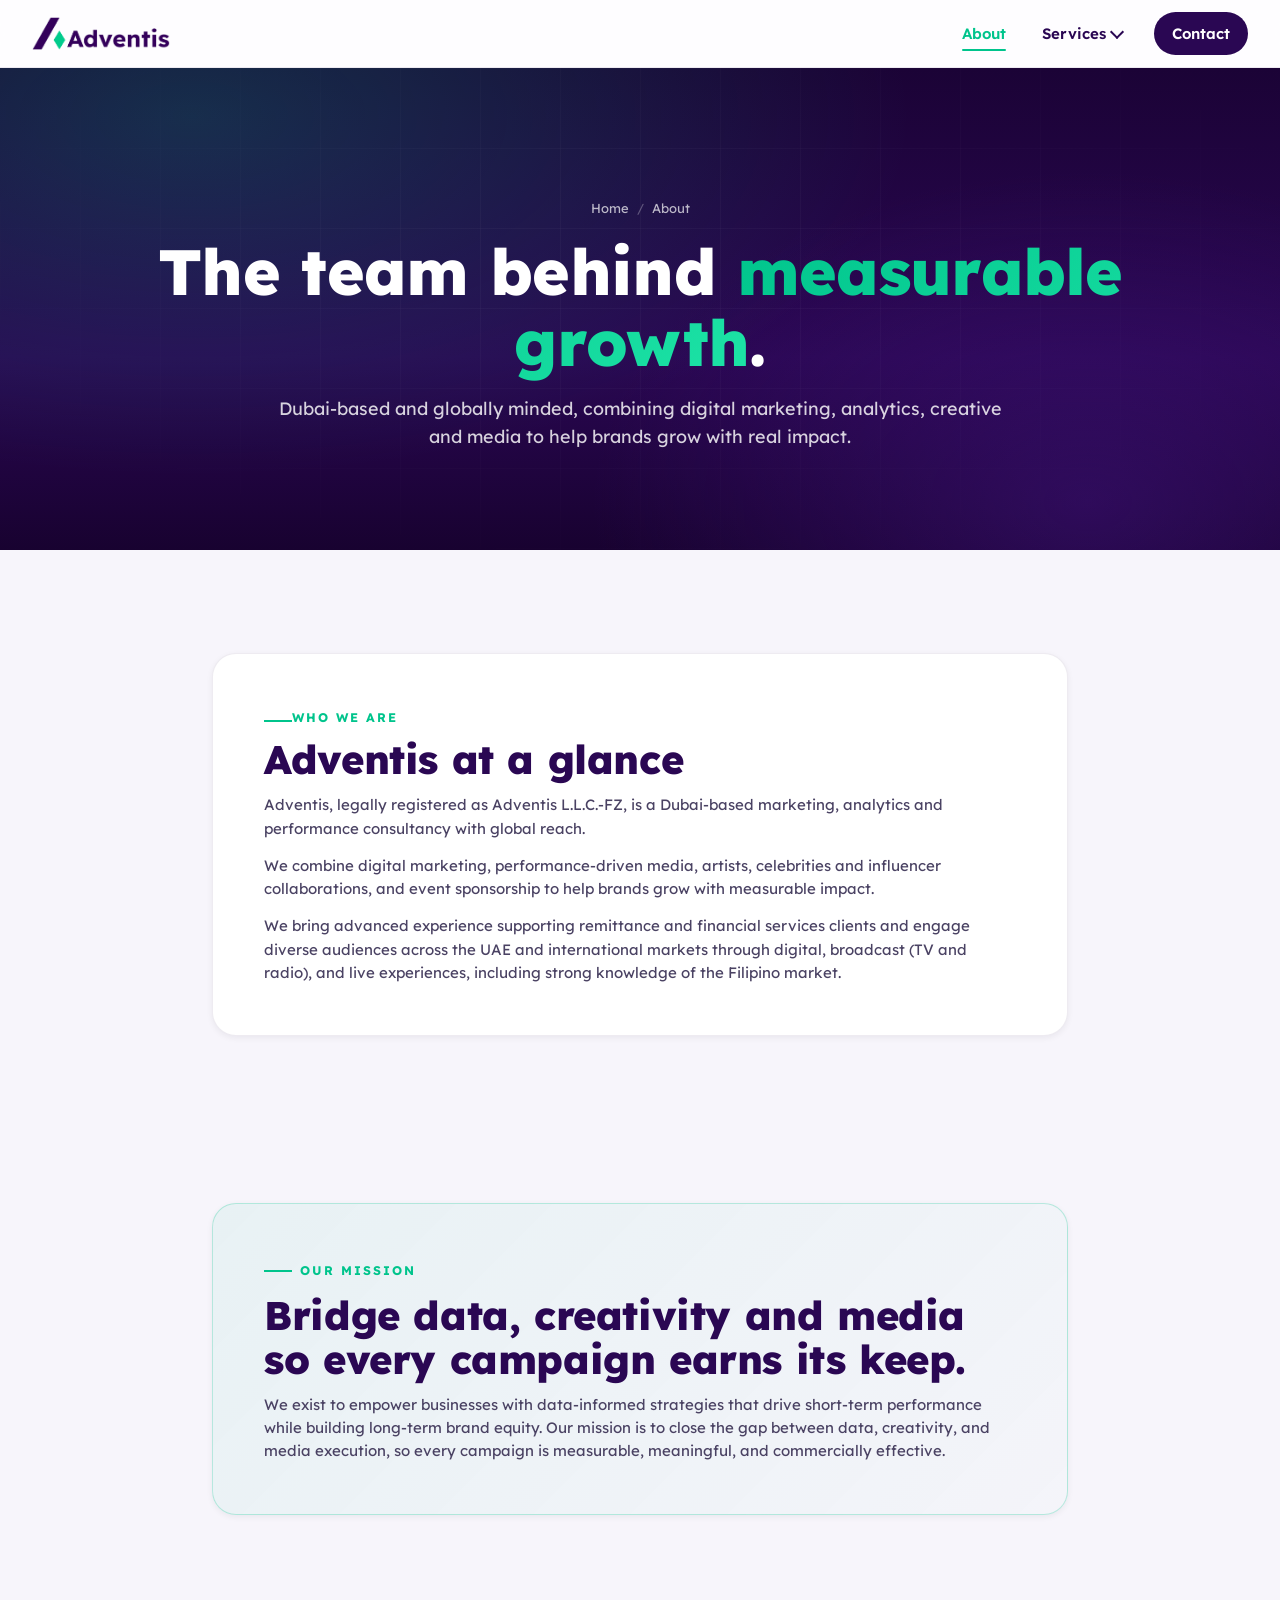
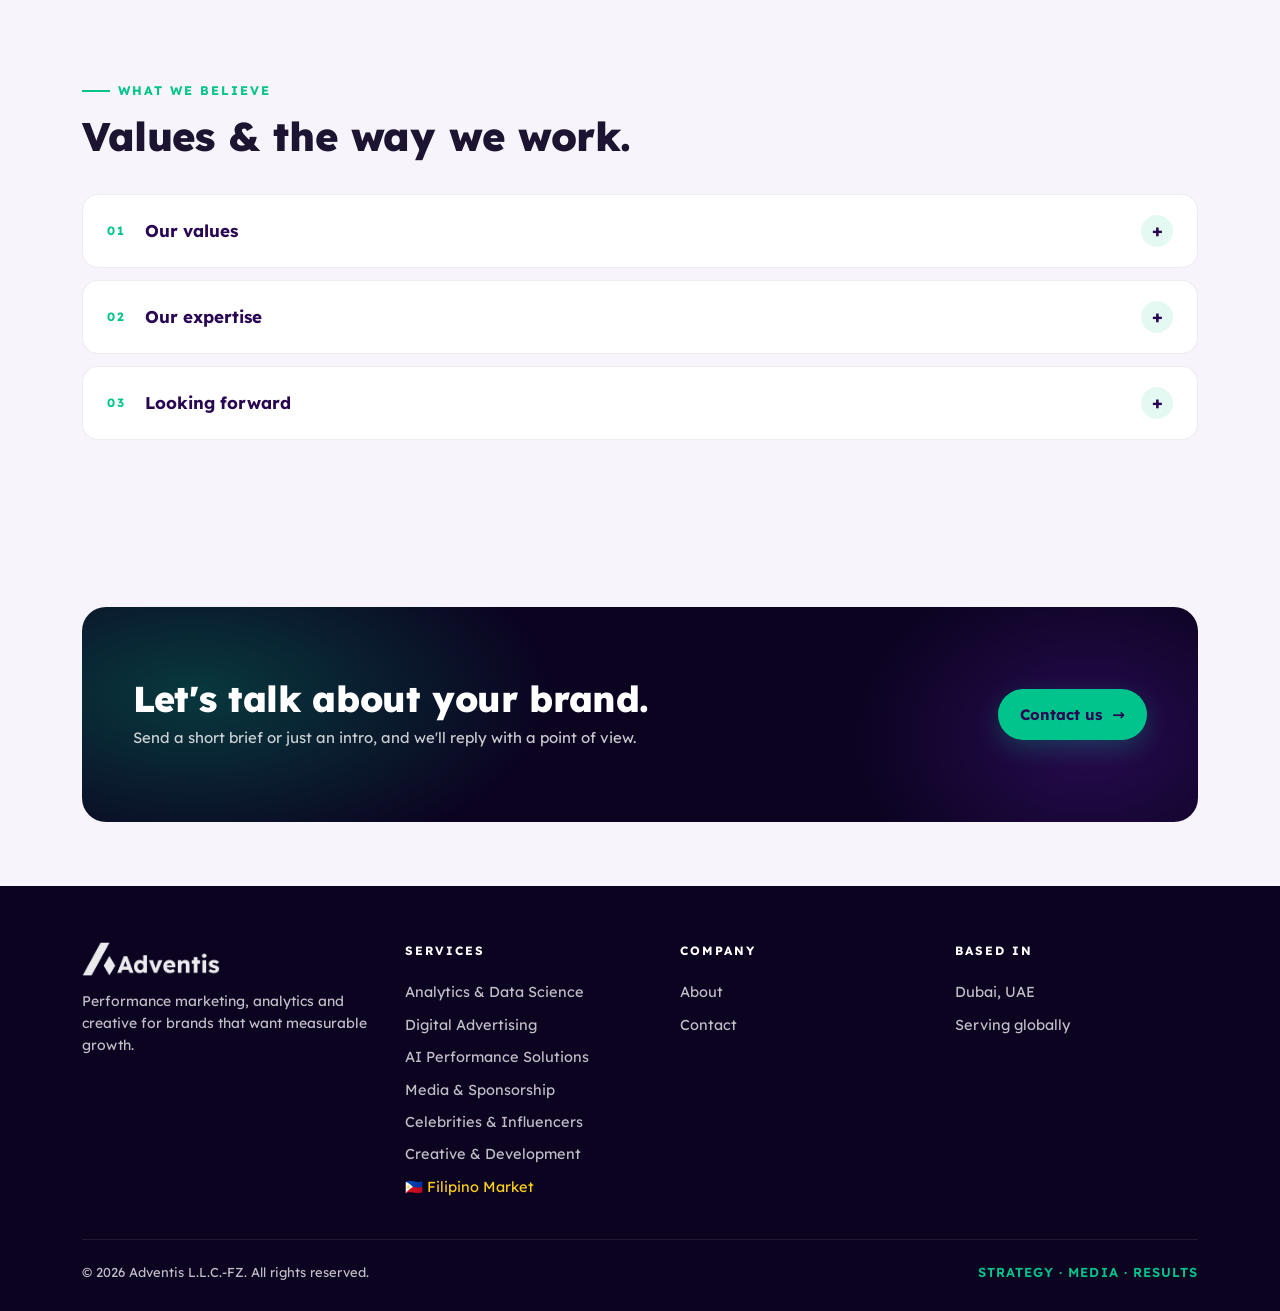
==== commit 1ac123b8: "Deploy redesigned adventishub.com site" ====
--- a/about.html
+++ b/about.html
@@ -78,7 +78,6 @@
           <a href="creative.html"><span class="dot"></span> Creative &amp; Development</a>
         </div>
       </div>
-      <a href="filipinos.html" style="display:inline-flex;align-items:center;gap:5px;background:#0038A8;color:#FCD116;padding:5px 14px;border-radius:20px;font-weight:700;font-size:13px;text-decoration:none;white-space:nowrap">🇵🇭 Filipino Market</a>
       <a href="contact.html" class="cta">Contact</a>
     </nav>
     <button id="burger" class="burger" aria-label="Open menu" aria-expanded="false" aria-controls="drawer"><span></span></button>
@@ -94,8 +93,8 @@
       <a href="media.html">Media &amp; Sponsorship</a>
       <a href="celebrities.html">Celebrities &amp; Influencers</a>
       <a href="creative.html">Creative &amp; Development</a>
+      <a href="filipinos.html" style="color:#FCD116">🇵🇭 Filipino Market</a>
     </details>
-    <a href="filipinos.html">🇵🇭 Filipino Market</a>
     <a href="contact.html">Contact Us</a>
   </aside>
 
@@ -221,6 +220,7 @@
           <a href="media.html">Media &amp; Sponsorship</a>
           <a href="celebrities.html">Celebrities &amp; Influencers</a>
           <a href="creative.html">Creative &amp; Development</a>
+      <a href="filipinos.html" style="color:#FCD116">🇵🇭 Filipino Market</a>
         </div>
         <div>
           <h5>Company</h5>
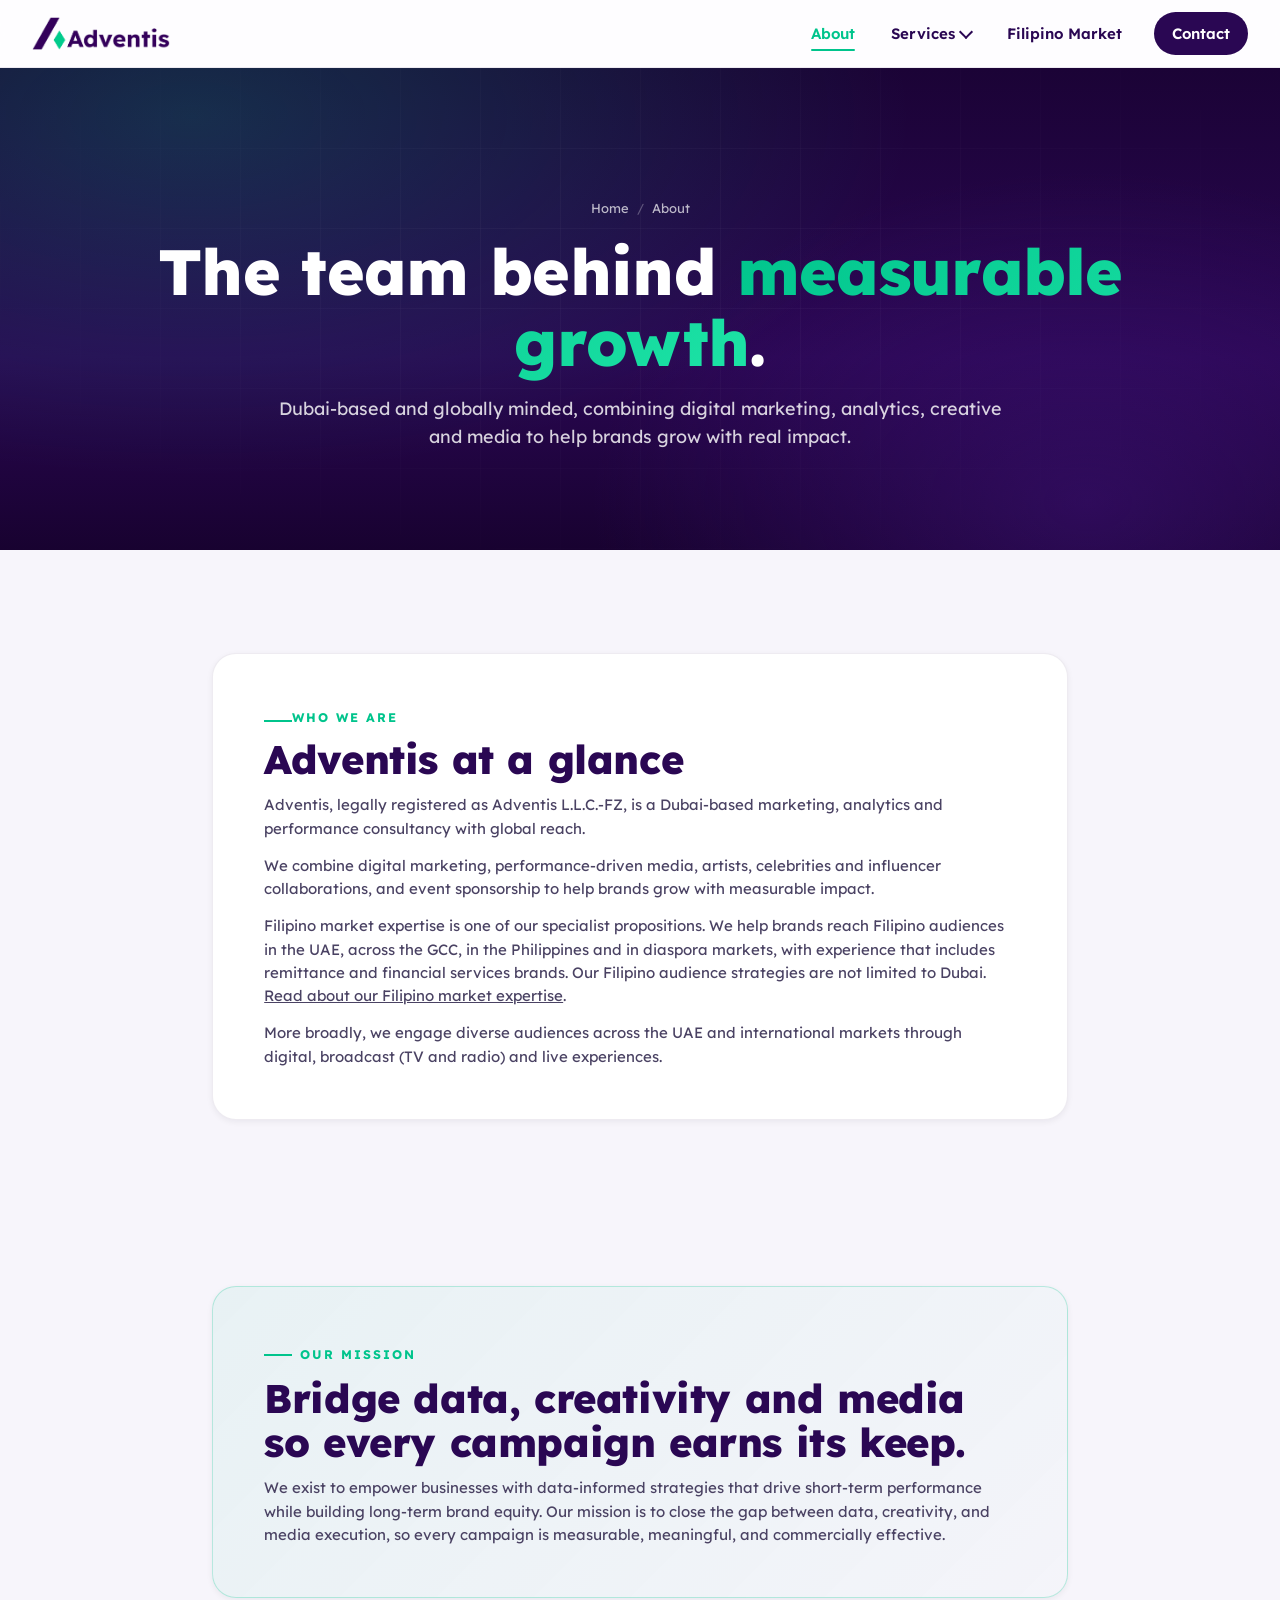
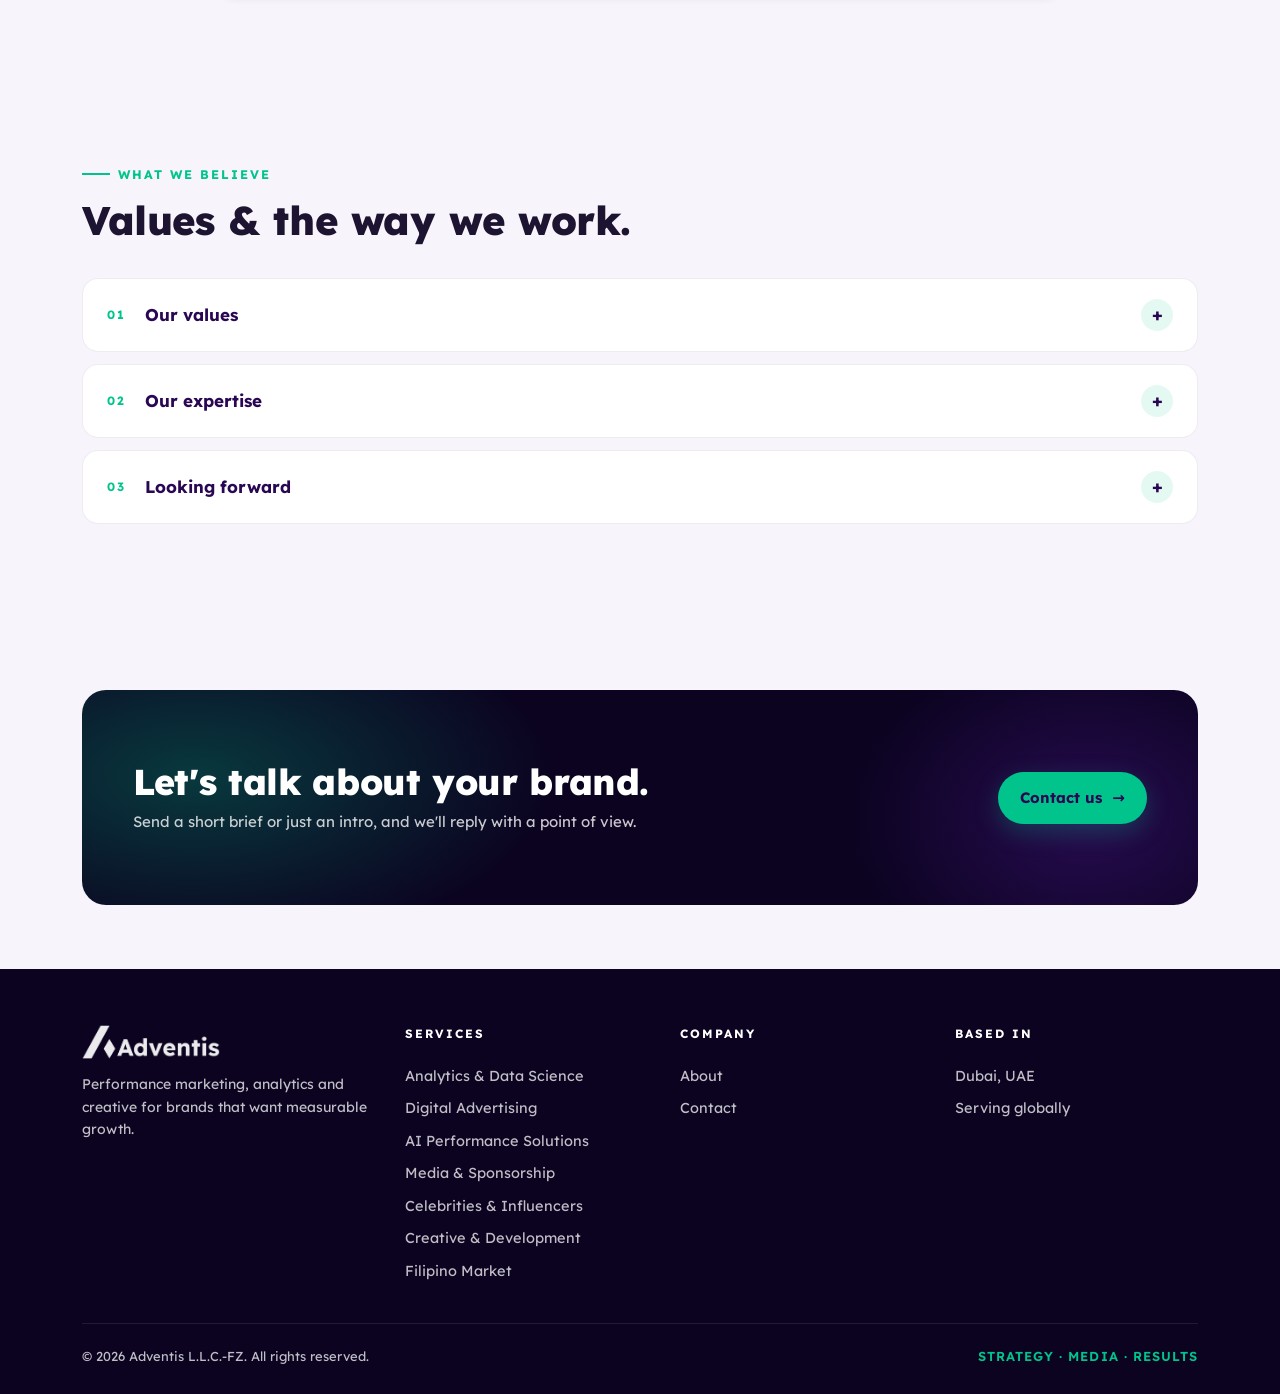
==== commit c8be6f45: "Deploy redesigned adventishub.com site" ====
--- a/about.html
+++ b/about.html
@@ -21,33 +21,86 @@
   <link rel="stylesheet" href="styles.css" />
 
   <script type="application/ld+json">
-  {
-    "@context": "https://schema.org",
-    "@type": "Organization",
-    "name": "Adventis",
-    "legalName": "Adventis L.L.C.-FZ",
-    "alternateName": ["Adventis Hub", "adventishub"],
-    "url": "https://adventishub.com",
-    "logo": "https://adventishub.com/images/Website_Adventis_Logo.png",
-    "description": "Adventis, legally registered as Adventis L.L.C.-FZ, is a Dubai-based marketing, analytics, and performance consultancy with global reach. The company combines digital marketing, performance-driven marketing, artists, celebrities and influencer collaborations, and offline event sponsorship marketing to help brands grow with measurable impact.",
-    "founder": [
-      { "@type": "Person", "name": "Rui Rodrigues dos Santos" },
-      { "@type": "Person", "name": "Joy Santos" }
-    ],
-    "areaServed": [
-      { "@type": "Country", "name": "United Arab Emirates" },
-      { "@type": "Place", "name": "Middle East" },
-      { "@type": "Country", "name": "Philippines" },
-      { "@type": "Country", "name": "United States" },
-      { "@type": "Country", "name": "United Kingdom" }
-    ],
-    "contactPoint": [{
-      "@type": "ContactPoint",
-      "contactType": "sales",
-      "email": "joy@adventishub.com",
-      "availableLanguage": ["en"]
-    }]
-  }
+{
+  "@context": "https://schema.org",
+  "@graph": [
+    {
+      "@type": [
+        "Organization",
+        "ProfessionalService"
+      ],
+      "@id": "https://adventishub.com/#organization",
+      "name": "Adventis",
+      "legalName": "Adventis L.L.C.-FZ",
+      "url": "https://adventishub.com/",
+      "logo": {
+        "@type": "ImageObject",
+        "url": "https://adventishub.com/images/Website_Adventis_Logo.png"
+      },
+      "description": "Adventis is a Dubai-based performance marketing agency providing paid media, programmatic advertising, influencer and celebrity marketing, sponsorships, analytics, AI-powered marketing solutions and specialist Filipino market expertise.",
+      "address": {
+        "@type": "PostalAddress",
+        "addressLocality": "Dubai",
+        "addressCountry": "AE"
+      },
+      "founder": [
+        {
+          "@type": "Person",
+          "name": "Rui Rodrigues dos Santos",
+          "jobTitle": "Co-founder"
+        },
+        {
+          "@type": "Person",
+          "name": "Joy Santos",
+          "jobTitle": "Co-founder"
+        }
+      ],
+      "makesOffer": [
+        {
+          "@type": "Offer",
+          "itemOffered": {
+            "@type": "Service",
+            "name": "Filipino Market & Diaspora Marketing",
+            "url": "https://adventishub.com/filipinos.html"
+          }
+        }
+      ]
+    },
+    {
+      "@type": "AboutPage",
+      "@id": "https://adventishub.com/about.html#webpage",
+      "url": "https://adventishub.com/about.html",
+      "name": "About Adventis",
+      "isPartOf": {
+        "@id": "https://adventishub.com/#website"
+      },
+      "about": {
+        "@id": "https://adventishub.com/#organization"
+      },
+      "breadcrumb": {
+        "@id": "https://adventishub.com/about.html#breadcrumb"
+      }
+    },
+    {
+      "@type": "BreadcrumbList",
+      "@id": "https://adventishub.com/about.html#breadcrumb",
+      "itemListElement": [
+        {
+          "@type": "ListItem",
+          "position": 1,
+          "name": "Home",
+          "item": "https://adventishub.com/"
+        },
+        {
+          "@type": "ListItem",
+          "position": 2,
+          "name": "About",
+          "item": "https://adventishub.com/about.html"
+        }
+      ]
+    }
+  ]
+}
   </script>
 
   <script async src="https://www.googletagmanager.com/gtag/js?id=G-6XZWPZP2N5"></script>
@@ -78,6 +131,7 @@
           <a href="creative.html"><span class="dot"></span> Creative &amp; Development</a>
         </div>
       </div>
+      <a href="filipinos.html">Filipino Market</a>
       <a href="contact.html" class="cta">Contact</a>
     </nav>
     <button id="burger" class="burger" aria-label="Open menu" aria-expanded="false" aria-controls="drawer"><span></span></button>
@@ -93,8 +147,8 @@
       <a href="media.html">Media &amp; Sponsorship</a>
       <a href="celebrities.html">Celebrities &amp; Influencers</a>
       <a href="creative.html">Creative &amp; Development</a>
-      <a href="filipinos.html" style="color:#FCD116">🇵🇭 Filipino Market</a>
     </details>
+    <a href="filipinos.html">Filipino Market</a>
     <a href="contact.html">Contact Us</a>
   </aside>
 
@@ -114,7 +168,8 @@
           <h2 style="margin-top:0">Adventis at a glance</h2>
           <p>Adventis, legally registered as Adventis L.L.C.-FZ, is a Dubai-based marketing, analytics and performance consultancy with global reach.</p>
           <p>We combine digital marketing, performance-driven media, artists, celebrities and influencer collaborations, and event sponsorship to help brands grow with measurable impact.</p>
-          <p>We bring advanced experience supporting remittance and financial services clients and engage diverse audiences across the UAE and international markets through digital, broadcast (TV and radio), and live experiences, including strong knowledge of the Filipino market.</p>
+          <p>Filipino market expertise is one of our specialist propositions. We help brands reach Filipino audiences in the UAE, across the GCC, in the Philippines and in diaspora markets, with experience that includes remittance and financial services brands. Our Filipino audience strategies are not limited to Dubai. <a href="filipinos.html">Read about our Filipino market expertise</a>.</p>
+          <p>More broadly, we engage diverse audiences across the UAE and international markets through digital, broadcast (TV and radio) and live experiences.</p>
         </div>
       </div>
     </section>
@@ -169,7 +224,7 @@
                   <li><strong>Digital advertising.</strong> Search, social, programmatic and video campaigns with ongoing optimisation.</li>
                   <li><strong>Broadcast media (TV and radio).</strong> Planning and execution to complement digital and maximise reach.</li>
                   <li><strong>Creative and development.</strong> Stories, visuals and landing experiences built to convert.</li>
-                  <li><strong>Market expertise.</strong> Engaging multicultural audiences, including the Filipino market.</li>
+                  <li><strong>Market expertise.</strong> Engaging multicultural audiences, with specialist <a href="filipinos.html">Filipino market and diaspora expertise</a>.</li>
                 </ul>
               </div>
             </div>
@@ -220,7 +275,7 @@
           <a href="media.html">Media &amp; Sponsorship</a>
           <a href="celebrities.html">Celebrities &amp; Influencers</a>
           <a href="creative.html">Creative &amp; Development</a>
-      <a href="filipinos.html" style="color:#FCD116">🇵🇭 Filipino Market</a>
+      <a href="filipinos.html">Filipino Market</a>
         </div>
         <div>
           <h5>Company</h5>
--- a/styles.css
+++ b/styles.css
@@ -1024,3 +1024,56 @@
   border-radius:99px;
 }
 .dashboard-mock .dash-row .val{font-weight:700;color:var(--c-purple);text-align:right}
+
+/* ==========================================================================
+   Filipino Market Expertise — homepage section + service-page callouts
+   (added Oct 2026). Uses existing Adventis tokens; PH gold used sparingly.
+   ========================================================================== */
+.fm-home{position:relative;overflow:hidden;background:var(--c-ink);color:#fff}
+.fm-home::before{
+  content:"";position:absolute;inset:0;pointer-events:none;
+  background:
+    radial-gradient(900px 480px at 92% 0%, rgba(0,56,168,.38), transparent 60%),
+    radial-gradient(700px 420px at 0% 100%, rgba(0,196,140,.14), transparent 60%);
+}
+.fm-home .container{position:relative}
+.fm-home .eyebrow{color:#FCD116}
+.fm-home .eyebrow::before{background:#FCD116}
+.fm-home h2{color:#fff;text-wrap:balance}
+.fm-home p.lead{color:rgba(255,255,255,.82)}
+.fm-home .fm-copy{max-width:760px;margin-bottom:6px}
+.fm-home .fm-copy p{color:rgba(255,255,255,.78);margin-bottom:12px}
+.fm-grid{display:grid;grid-template-columns:repeat(auto-fit,minmax(285px,1fr));gap:18px;margin:32px 0 28px}
+.fm-card{
+  display:flex;flex-direction:column;gap:8px;padding:26px;
+  border-radius:var(--radius-md);text-decoration:none;color:#fff;
+  background:rgba(255,255,255,.05);border:1px solid rgba(255,255,255,.12);
+  transition:transform .25s var(--ease), border-color .25s var(--ease), background .25s var(--ease);
+}
+.fm-card:hover{transform:translateY(-4px);border-color:rgba(252,209,22,.55);background:rgba(255,255,255,.08)}
+.fm-card .fm-ic{
+  width:42px;height:42px;border-radius:12px;display:grid;place-items:center;margin-bottom:6px;
+  background:rgba(252,209,22,.12);color:#FCD116;
+}
+.fm-card .fm-ic svg{width:22px;height:22px;stroke:currentColor;fill:none;stroke-width:1.8;stroke-linecap:round;stroke-linejoin:round}
+.fm-card h3{font-size:18px;color:#fff;line-height:1.25}
+.fm-card p{font-size:14.5px;color:rgba(255,255,255,.76)}
+.fm-markets{display:flex;flex-wrap:wrap;gap:8px;list-style:none;margin:0 0 26px;padding:0}
+.fm-markets li{padding:6px 14px;border-radius:999px;font-size:13px;color:rgba(255,255,255,.88);border:1px solid rgba(255,255,255,.22)}
+.fm-proof{max-width:760px;font-size:14.5px;color:rgba(255,255,255,.7);margin-bottom:26px}
+.fm-proof a{color:#FCD116}
+.fm-home .btn{background:#FCD116;color:#0B0320;box-shadow:0 8px 24px rgba(252,209,22,.22)}
+.fm-home .btn:hover{background:#ffe040;box-shadow:0 14px 32px rgba(252,209,22,.32)}
+
+/* Contextual callout used on service pages */
+.fm-related{
+  display:flex;gap:18px;align-items:center;justify-content:space-between;flex-wrap:wrap;
+  background:#fff;border:1px solid var(--c-border);border-left:4px solid #0038A8;
+  border-radius:var(--radius-md);padding:22px 26px;box-shadow:var(--shadow-sm);
+}
+.fm-related p{margin:0;color:var(--c-text-soft);max-width:760px}
+.fm-related p strong{color:var(--c-purple)}
+.fm-related a.fm-link{font-weight:700;color:var(--c-purple);text-decoration:none}
+.fm-related a.fm-link::after{content:" →"}
+.fm-related a.fm-link:hover{color:#0038A8}
+.logo-strip .label small{display:block;margin-top:6px;text-transform:none;letter-spacing:0;font-size:12.5px;opacity:.85}
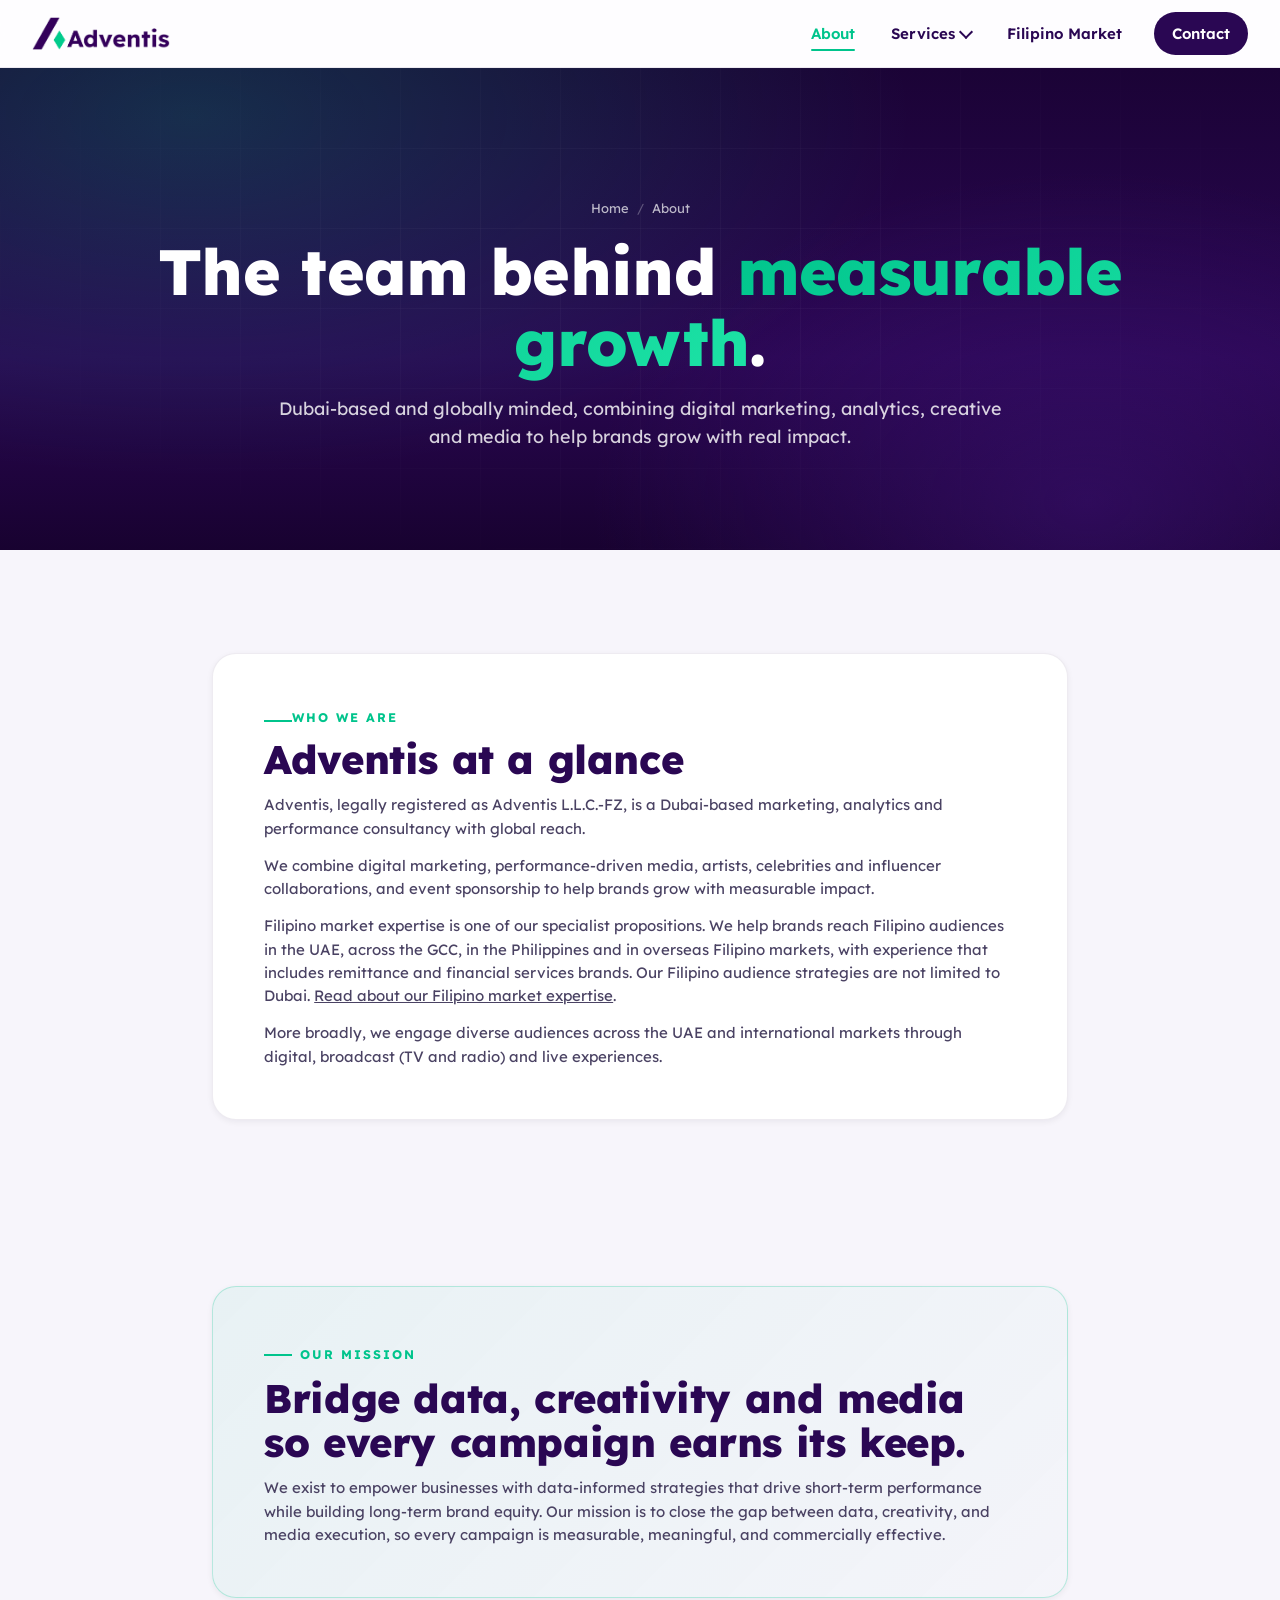
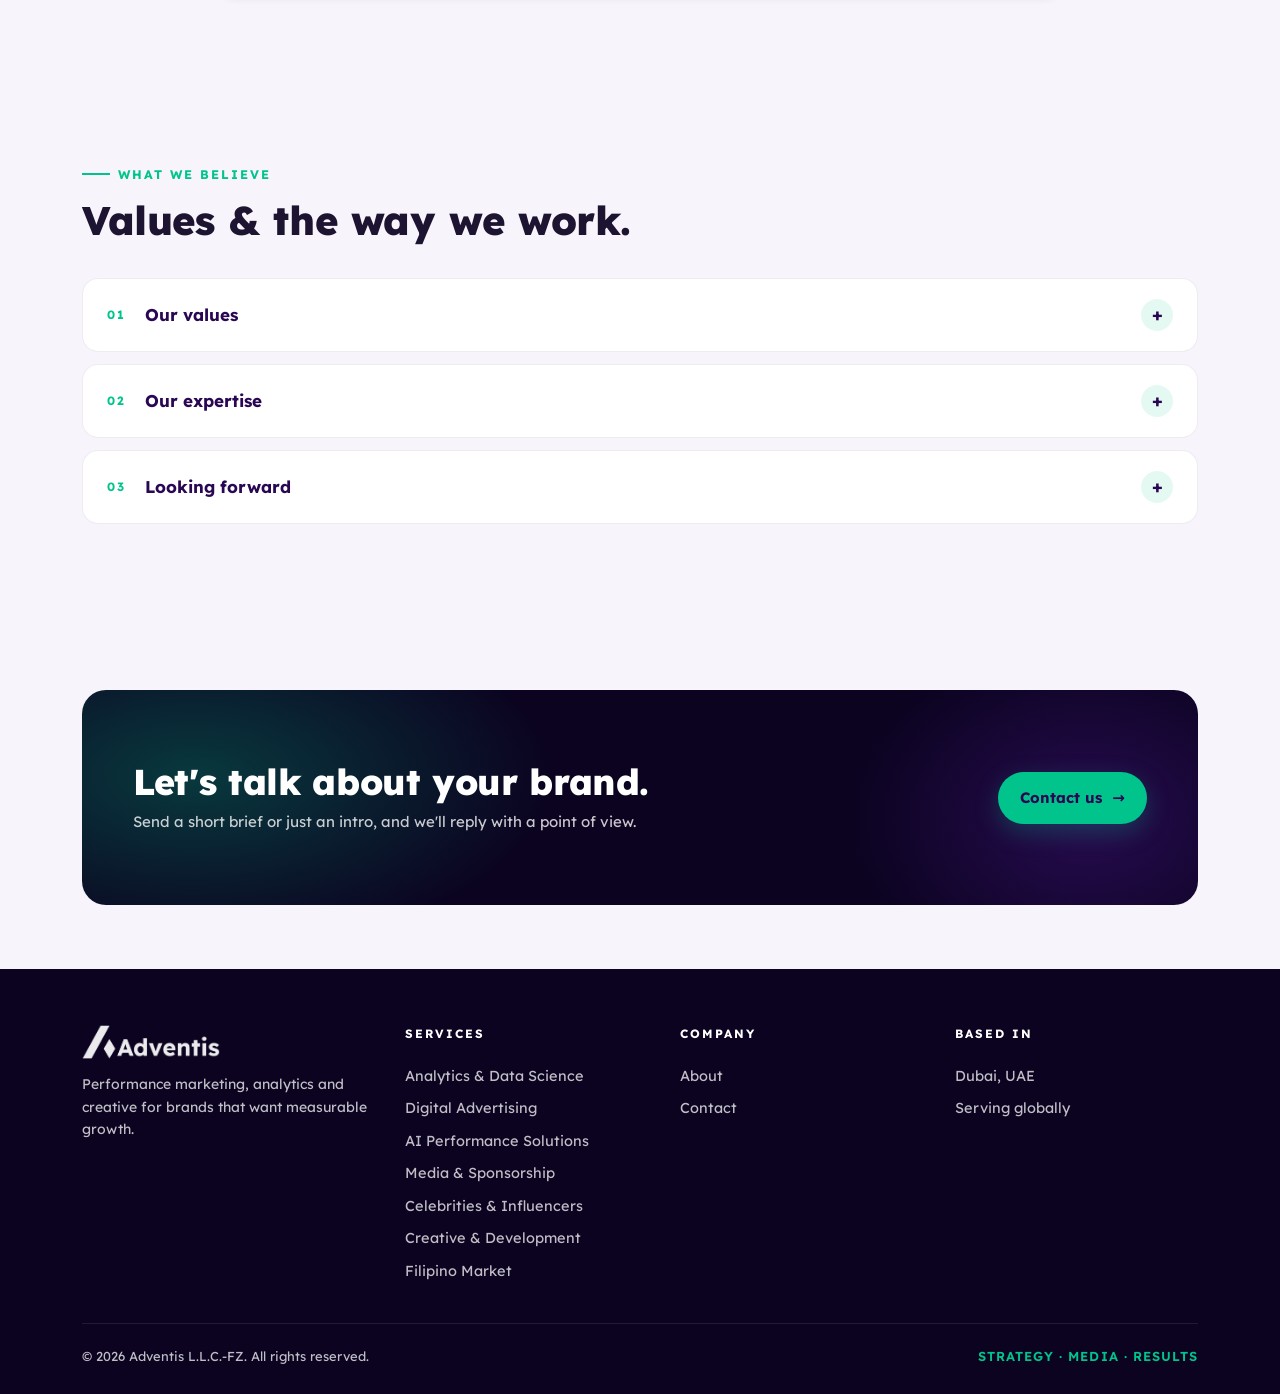
==== commit bfcd6485: "Deploy redesigned adventishub.com site" ====
--- a/about.html
+++ b/about.html
@@ -60,7 +60,7 @@
           "@type": "Offer",
           "itemOffered": {
             "@type": "Service",
-            "name": "Filipino Market & Diaspora Marketing",
+            "name": "Filipino Market & Global Audience Marketing",
             "url": "https://adventishub.com/filipinos.html"
           }
         }
@@ -168,7 +168,7 @@
           <h2 style="margin-top:0">Adventis at a glance</h2>
           <p>Adventis, legally registered as Adventis L.L.C.-FZ, is a Dubai-based marketing, analytics and performance consultancy with global reach.</p>
           <p>We combine digital marketing, performance-driven media, artists, celebrities and influencer collaborations, and event sponsorship to help brands grow with measurable impact.</p>
-          <p>Filipino market expertise is one of our specialist propositions. We help brands reach Filipino audiences in the UAE, across the GCC, in the Philippines and in diaspora markets, with experience that includes remittance and financial services brands. Our Filipino audience strategies are not limited to Dubai. <a href="filipinos.html">Read about our Filipino market expertise</a>.</p>
+          <p>Filipino market expertise is one of our specialist propositions. We help brands reach Filipino audiences in the UAE, across the GCC, in the Philippines and in overseas Filipino markets, with experience that includes remittance and financial services brands. Our Filipino audience strategies are not limited to Dubai. <a href="filipinos.html">Read about our Filipino market expertise</a>.</p>
           <p>More broadly, we engage diverse audiences across the UAE and international markets through digital, broadcast (TV and radio) and live experiences.</p>
         </div>
       </div>
@@ -224,7 +224,7 @@
                   <li><strong>Digital advertising.</strong> Search, social, programmatic and video campaigns with ongoing optimisation.</li>
                   <li><strong>Broadcast media (TV and radio).</strong> Planning and execution to complement digital and maximise reach.</li>
                   <li><strong>Creative and development.</strong> Stories, visuals and landing experiences built to convert.</li>
-                  <li><strong>Market expertise.</strong> Engaging multicultural audiences, with specialist <a href="filipinos.html">Filipino market and diaspora expertise</a>.</li>
+                  <li><strong>Market expertise.</strong> Engaging multicultural audiences, with specialist <a href="filipinos.html">Filipino market and global audience expertise</a>.</li>
                 </ul>
               </div>
             </div>
